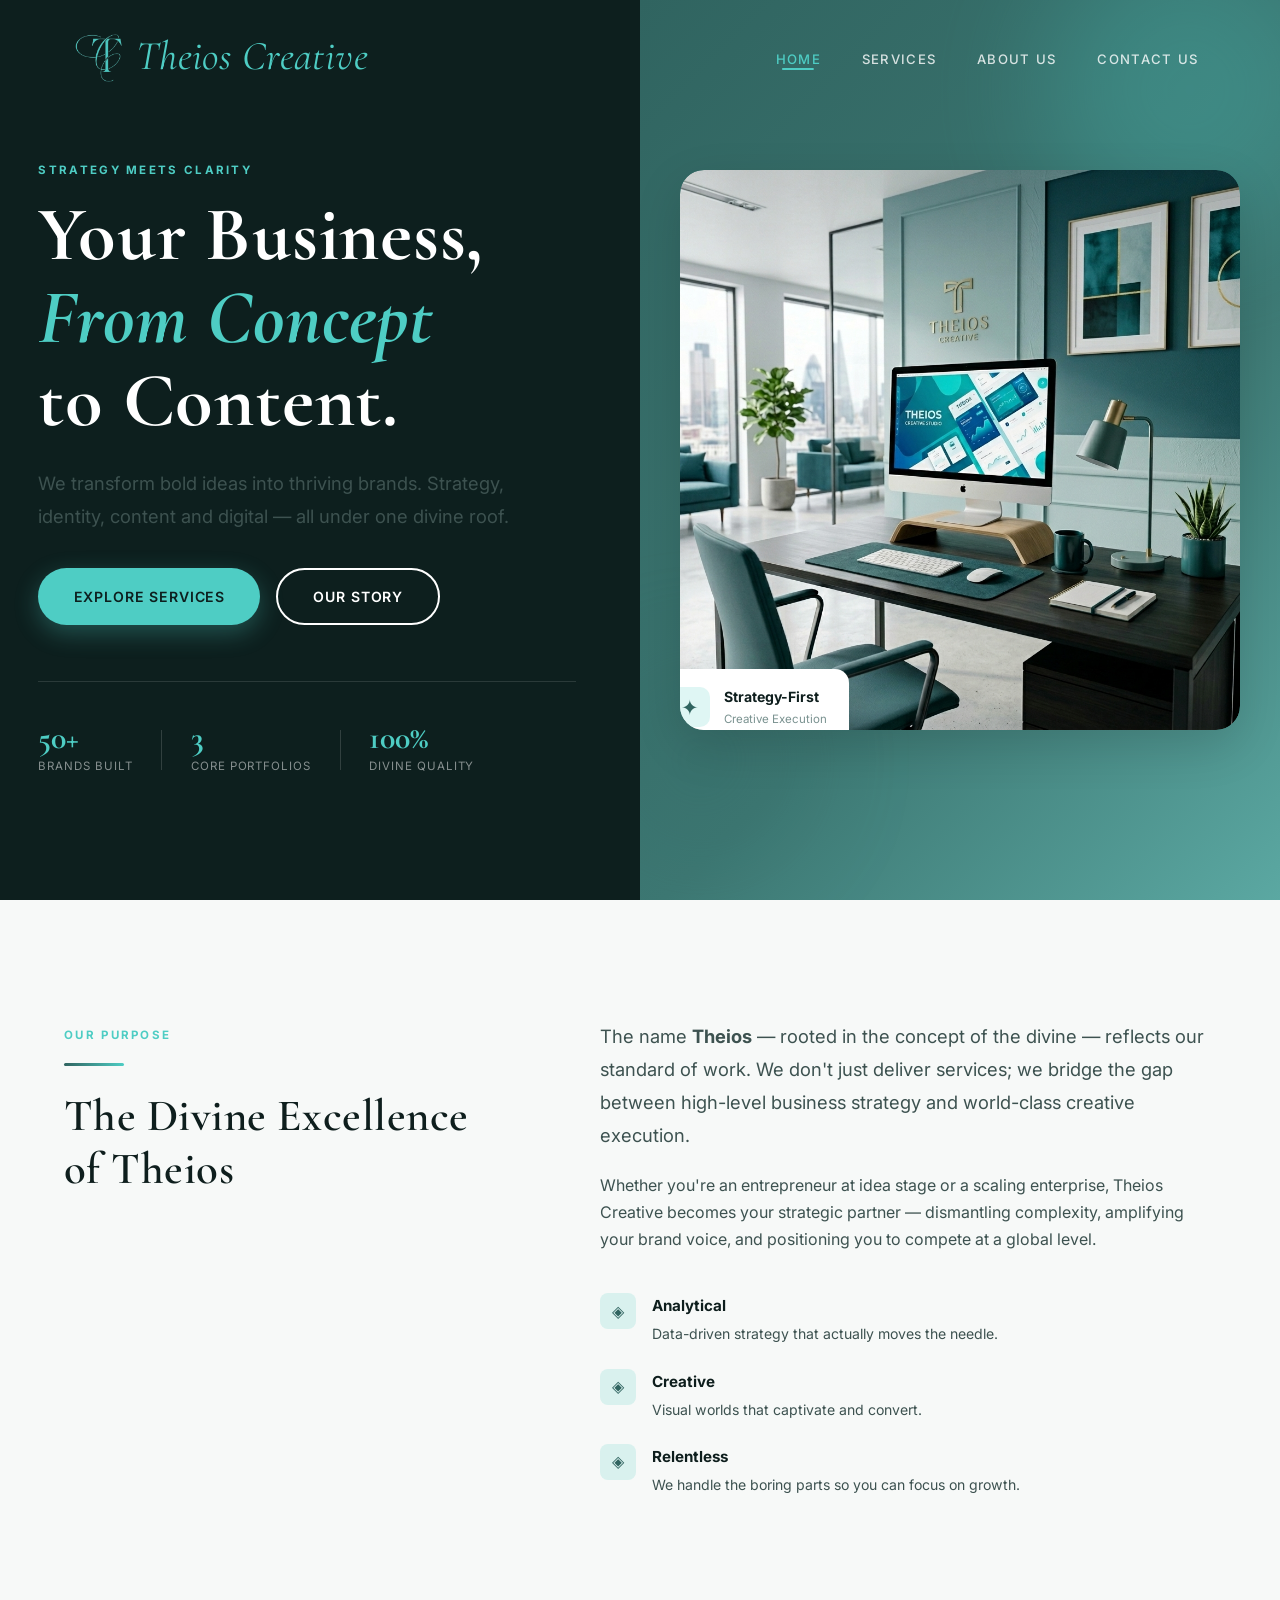
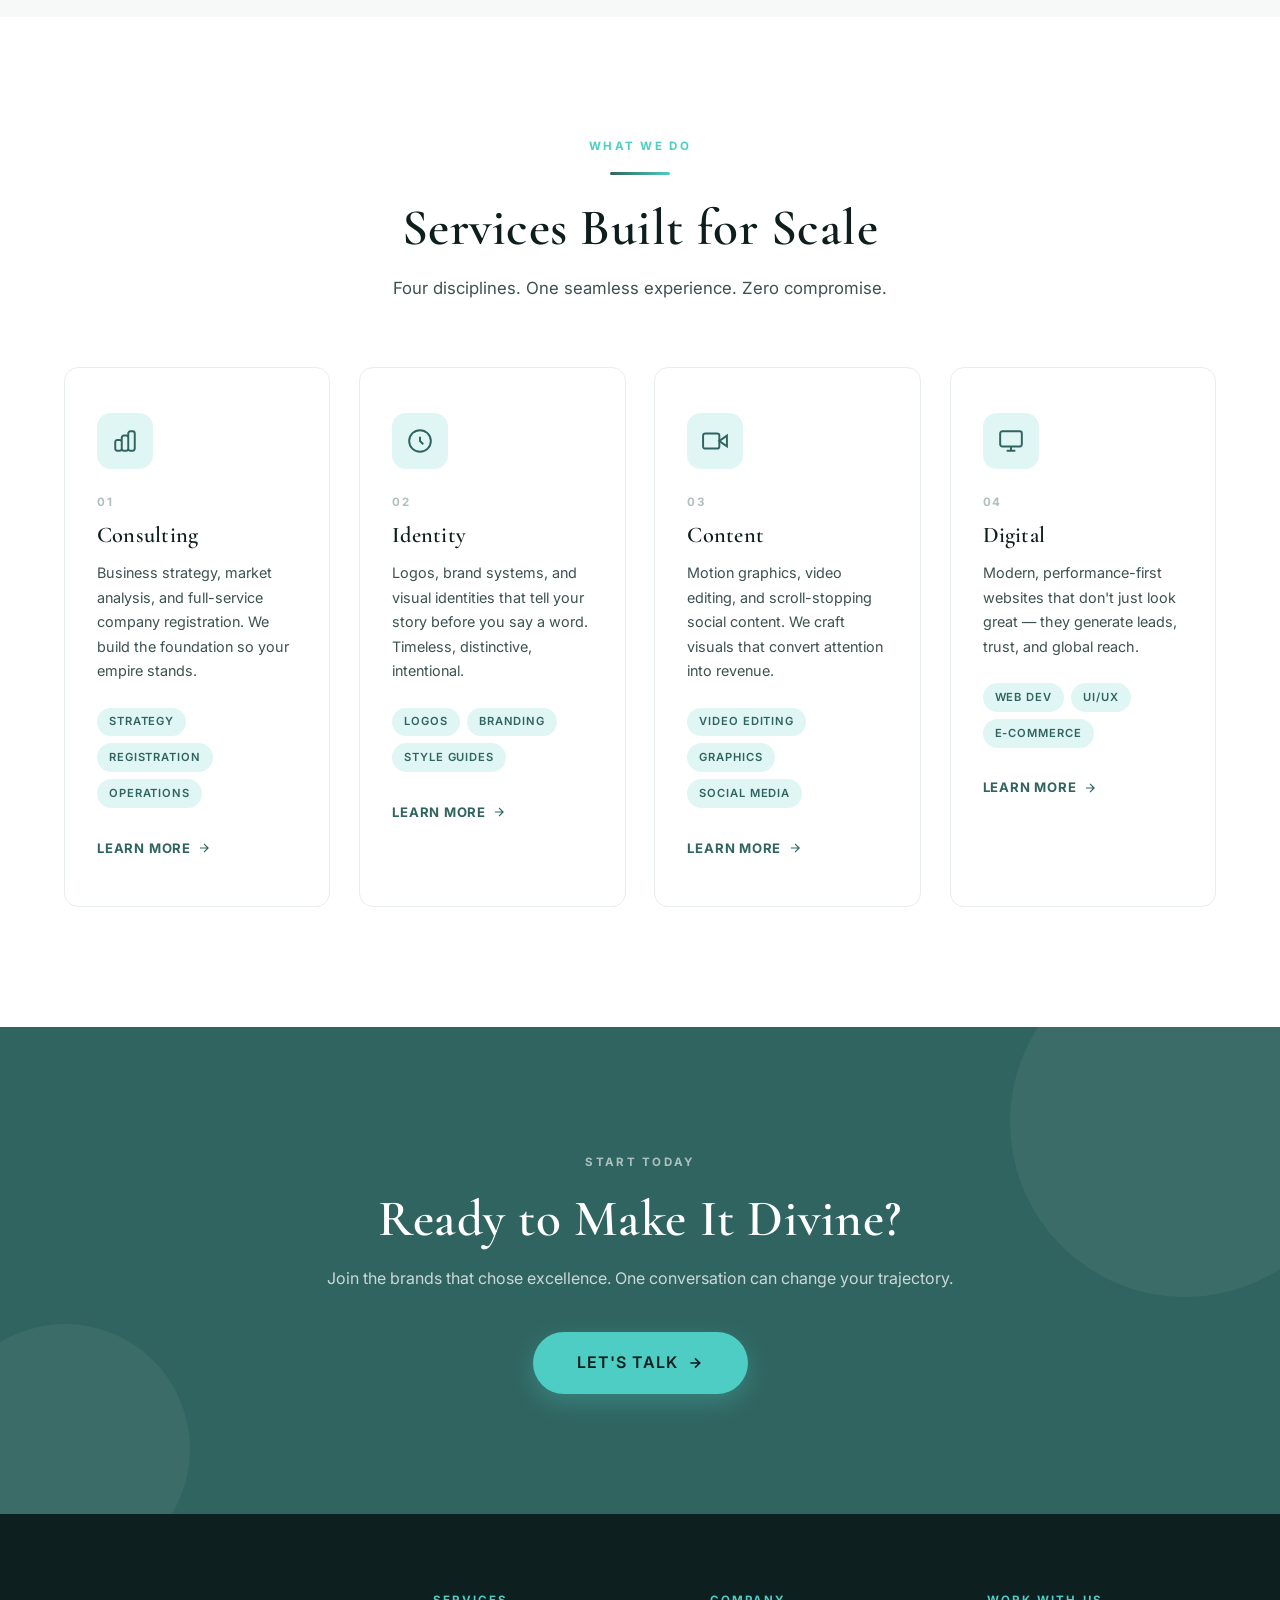
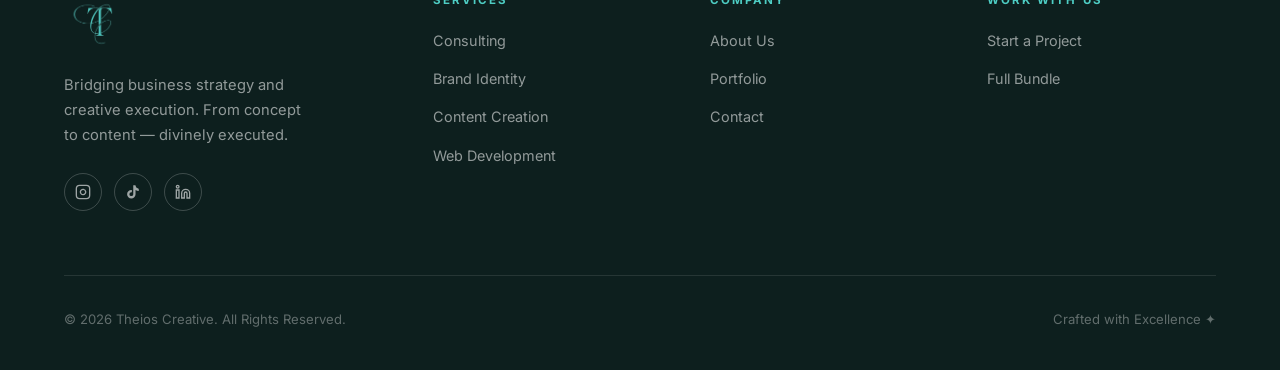
==== index.html @ 4140145e "TC_commit" ====
<!DOCTYPE html>
<html lang="en">

<head>
  <meta charset="UTF-8" />
  <meta name="viewport" content="width=device-width, initial-scale=1.0" />

  <!-- Primary Meta Tags -->
  <title>Theios Creative – Strategy Meets Clarity | Business Strategy & Design Firm</title>
  <meta name="title" content="Theios Creative – Strategy Meets Clarity | Business Strategy & Design Firm" />
  <meta name="description"
    content="Theios Creative: Strategy Meets Clarity. We bridge high-level business strategy and creative execution. Expert services in registration, consulting, branding, web development, and video content." />
  <meta name="keywords" content="business strategy, brand identity, web development, video content, business consulting, Ghana business registration, creative agency, digital strategy" />
  <meta name="author" content="Theios Creative" />
  <meta name="theme-color" content="#306460" />

  <!-- Canonical URL -->
  <link rel="canonical" href="https://theioscreative.com/" />

  <!-- Open Graph / Facebook -->
  <meta property="og:type" content="website" />
  <meta property="og:url" content="https://theioscreative.com/" />
  <meta property="og:title" content="Theios Creative – Strategy Meets Clarity | Business Strategy & Design Firm" />
  <meta property="og:description"
    content="Theios Creative: Strategy Meets Clarity. Premium strategy and creative services from concept to content." />
  <meta property="og:image" content="https://theioscreative.com/assets/images/og-image.png" />
  <meta property="og:image:width" content="1200" />
  <meta property="og:image:height" content="630" />
  <meta property="og:site_name" content="Theios Creative" />
  <meta property="og:locale" content="en_US" />

  <!-- Twitter Card -->
  <meta name="twitter:card" content="summary_large_image" />
  <meta name="twitter:url" content="https://theioscreative.com/" />
  <meta name="twitter:title" content="Theios Creative – Strategy Meets Clarity" />
  <meta name="twitter:description"
    content="We bridge high-level business strategy and creative execution. Expert services in consulting, branding, web development, and video content." />
  <meta name="twitter:image" content="https://theioscreative.com/assets/images/og-image.png" />

  <!-- Favicons -->
  <link rel="icon" type="image/png" sizes="32x32" href="assets/images/TC_favicon.png" />
  <link rel="apple-touch-icon" sizes="180x180" href="assets/images/TC_favicon.png" />

  <link rel="manifest" href="/site.webmanifest" />

  <!-- Preconnect for Performance -->
  <link rel="preconnect" href="https://fonts.googleapis.com" />
  <link rel="preconnect" href="https://fonts.gstatic.com" crossorigin />

  <!-- Stylesheets -->
  <link rel="stylesheet" href="assets/css/style.css" />
  <link rel="stylesheet" href="assets/css/home.css" />
</head>

<body>

  <!-- ── Navigation ─────────────────────────────────────── -->
  <nav class="navbar" id="navbar" aria-label="Main navigation">
    <div class="container nav-inner">
      <a href="index.html" class="nav-logo" aria-label="Theios Creative home">
        <div class="nav-logos" aria-hidden="true">
          <img src="assets/images/TC_logo.png" alt="Theios Creative logo" class="nav-logo-img" />
<span class="nav-logo-textmark">Theios Creative</span>
        </div>
      </a>

      <ul class="nav-links" role="list">
        <li><a href="index.html" class="active">Home</a></li>
        <li><a href="services.html">Services</a></li>
        <li><a href="about.html">About Us</a></li>
        <li><a href="contact.html">Contact Us</a></li>
      </ul>


      <button class="nav-toggle" id="nav-toggle" aria-label="Toggle mobile menu" aria-expanded="false">
        <span></span><span></span><span></span>
      </button>
    </div>
  </nav>

  <!-- Mobile Menu -->
  <div class="mobile-menu" id="mobile-menu" role="dialog" aria-modal="true" aria-label="Mobile navigation">
    <a href="index.html">Home</a>
    <a href="services.html">Services</a>
    <a href="about.html">About</a>
    <a href="contact.html">Contact</a>
  </div>

  <main>

    <!-- ── HERO ───────────────────────────────────────────── -->
    <section class="hero" id="home-hero" aria-label="Hero section">
      <div class="hero-left">
        <div class="hero-content">
          <span class="eyebrow reveal">Strategy Meets Clarity</span>
          <h1 class="hero-headline reveal reveal-delay-1">
            Your Business,<br />
            <em class="hero-em">From Concept</em><br />
            to Content.
          </h1>
          <p class="lead reveal reveal-delay-2">
            We transform bold ideas into thriving brands. Strategy, identity,
            content and digital — all under one divine roof.
          </p>
          <div class="hero-actions reveal reveal-delay-3">
            <a href="services.html" class="btn btn-accent" id="hero-explore-services">Explore Services</a>
            <a href="about.html" class="btn btn-outline" id="hero-our-story">Our Story</a>
          </div>

          <!-- Stats strip -->
          <div class="hero-stats reveal reveal-delay-4">
            <div class="stat">
              <span class="stat-num" data-count="50" data-suffix="+">0</span>
              <span class="stat-label">Brands Built</span>
            </div>
            <div class="stat-divider"></div>
            <div class="stat">
              <span class="stat-num" data-count="3" data-suffix="">0</span>
              <span class="stat-label">Core Portfolios</span>
            </div>
            <div class="stat-divider"></div>
            <div class="stat">
              <span class="stat-num" data-count="100" data-suffix="%">0</span>
              <span class="stat-label">Divine Quality</span>
            </div>
          </div>
        </div>
      </div>

      <div class="hero-right">
        <div class="hero-image-wrap animate-float">
          <img src="assets/images/hero_workspace.png"
            alt="Professional Theios Creative workspace with teal design aesthetic" class="hero-img" />
          <!-- Floating badge -->
          <div class="hero-badge">
            <div class="hero-badge-icon">✦</div>
            <div>
              <strong>Strategy-First</strong>
              <span>Creative Execution</span>
            </div>
          </div>
        </div>
        <!-- Decorative orbs -->
        <div class="orb orb-1" aria-hidden="true"></div>
        <div class="orb orb-2" aria-hidden="true"></div>
      </div>
    </section>

    <!-- ── MISSION – The Divine Excellence ───────────────── -->
    <section class="section section--off mission" id="home-mission">
      <div class="container">
        <div class="mission-grid">
          <div class="mission-left reveal">
            <span class="eyebrow">Our Purpose</span>
            <div class="divider"></div>
            <h2>The Divine Excellence<br />of Theios</h2>
          </div>
          <div class="mission-right reveal reveal-delay-2">
            <p class="lead">
              The name <strong>Theios</strong> — rooted in the concept of the divine — reflects
              our standard of work. We don't just deliver services; we bridge the gap between
              high-level business strategy and world-class creative execution.
            </p>
            <p style="margin-top:1.2rem;">
              Whether you're an entrepreneur at idea stage or a scaling enterprise, Theios
              Creative becomes your strategic partner — dismantling complexity, amplifying your
              brand voice, and positioning you to compete at a global level.
            </p>
            <div class="mission-pillars">
              <div class="pillar">
                <div class="pillar-icon">◈</div>
                <div>
                  <strong>Analytical</strong>
                  <span>Data-driven strategy that actually moves the needle.</span>
                </div>
              </div>
              <div class="pillar">
                <div class="pillar-icon">◈</div>
                <div>
                  <strong>Creative</strong>
                  <span>Visual worlds that captivate and convert.</span>
                </div>
              </div>
              <div class="pillar">
                <div class="pillar-icon">◈</div>
                <div>
                  <strong>Relentless</strong>
                  <span>We handle the boring parts so you can focus on growth.</span>
                </div>
              </div>
            </div>
          </div>
        </div>
      </div>
    </section>

    <!-- ── SERVICES OVERVIEW ───────────────────────────────── -->
    <section class="section services-overview" id="home-services">
      <div class="container">
        <div class="section-header text-center reveal">
          <span class="eyebrow">What We Do</span>
          <div class="divider divider--center"></div>
          <h2>Services Built for Scale</h2>
          <p>Four disciplines. One seamless experience. Zero compromise.</p>
        </div>

        <div class="services-grid">
          <!-- Card 1 -->
          <div class="service-card reveal" id="service-consulting">
            <div class="sc-icon-wrap">
              <svg viewBox="0 0 24 24" fill="none" stroke="currentColor" stroke-width="1.8" aria-hidden="true">
                <path
                  d="M9 19v-6a2 2 0 00-2-2H5a2 2 0 00-2 2v6a2 2 0 002 2h2a2 2 0 002-2zm0 0V9a2 2 0 012-2h2a2 2 0 012 2v10m-6 0a2 2 0 002 2h2a2 2 0 002-2m0 0V5a2 2 0 012-2h2a2 2 0 012 2v14a2 2 0 01-2 2h-2a2 2 0 01-2-2z" />
              </svg>
            </div>
            <div class="sc-num">01</div>
            <h3>Consulting</h3>
            <p>Business strategy, market analysis, and full-service company registration. We build the foundation so
              your empire stands.</p>
            <div class="sc-tags">
              <span>Strategy</span>
              <span>Registration</span>
              <span>Operations</span>
            </div>
            <a href="services.html#consulting" class="sc-link" id="service-card-consulting-link">
              Learn More
              <svg viewBox="0 0 24 24" fill="none" stroke="currentColor" stroke-width="2" aria-hidden="true">
                <path d="M5 12h14M12 5l7 7-7 7" />
              </svg>
            </a>
          </div>

          <!-- Card 2 -->
          <div class="service-card reveal reveal-delay-1" id="service-identity">
            <div class="sc-icon-wrap">
              <svg viewBox="0 0 24 24" fill="none" stroke="currentColor" stroke-width="1.8" aria-hidden="true">
                <circle cx="12" cy="12" r="10" />
                <path d="M12 8v4l3 3" />
              </svg>
            </div>
            <div class="sc-num">02</div>
            <h3>Identity</h3>
            <p>Logos, brand systems, and visual identities that tell your story before you say a word. Timeless,
              distinctive, intentional.</p>
            <div class="sc-tags">
              <span>Logos</span>
              <span>Branding</span>
              <span>Style Guides</span>
            </div>
            <a href="services.html#identity" class="sc-link" id="service-card-identity-link">
              Learn More
              <svg viewBox="0 0 24 24" fill="none" stroke="currentColor" stroke-width="2" aria-hidden="true">
                <path d="M5 12h14M12 5l7 7-7 7" />
              </svg>
            </a>
          </div>

          <!-- Card 3 -->
          <div class="service-card reveal reveal-delay-2" id="service-content">
            <div class="sc-icon-wrap">
              <svg viewBox="0 0 24 24" fill="none" stroke="currentColor" stroke-width="1.8" aria-hidden="true">
                <polygon points="23 7 16 12 23 17 23 7" />
                <rect x="1" y="5" width="15" height="14" rx="2" ry="2" />
              </svg>
            </div>
            <div class="sc-num">03</div>
            <h3>Content</h3>
            <p>Motion graphics, video editing, and scroll-stopping social content. We craft visuals that convert
              attention into revenue.</p>
            <div class="sc-tags">
              <span>Video Editing</span>
              <span>Graphics</span>
              <span>Social Media</span>
            </div>
            <a href="services.html#content" class="sc-link" id="service-card-content-link">
              Learn More
              <svg viewBox="0 0 24 24" fill="none" stroke="currentColor" stroke-width="2" aria-hidden="true">
                <path d="M5 12h14M12 5l7 7-7 7" />
              </svg>
            </a>
          </div>

          <!-- Card 4 -->
          <div class="service-card reveal reveal-delay-3" id="service-digital">
            <div class="sc-icon-wrap">
              <svg viewBox="0 0 24 24" fill="none" stroke="currentColor" stroke-width="1.8" aria-hidden="true">
                <rect x="2" y="3" width="20" height="14" rx="2" />
                <path d="M8 21h8M12 17v4" />
              </svg>
            </div>
            <div class="sc-num">04</div>
            <h3>Digital</h3>
            <p>Modern, performance-first websites that don't just look great — they generate leads, trust, and global
              reach.</p>
            <div class="sc-tags">
              <span>Web Dev</span>
              <span>UI/UX</span>
              <span>E-Commerce</span>
            </div>
            <a href="services.html#digital" class="sc-link" id="service-card-digital-link">
              Learn More
              <svg viewBox="0 0 24 24" fill="none" stroke="currentColor" stroke-width="2" aria-hidden="true">
                <path d="M5 12h14M12 5l7 7-7 7" />
              </svg>
            </a>
          </div>
        </div>
      </div>
    </section>

    <!-- ── CTA BAND ────────────────────────────────────────── -->
    <section class="section section--teal cta-band" aria-label="Call to action">
      <div class="container text-center">
        <span class="eyebrow reveal" style="color:rgba(255,255,255,0.6);">Start Today</span>
        <h2 class="reveal reveal-delay-1" style="color:#fff; margin:1rem 0;">
          Ready to Make It Divine?
        </h2>
        <p class="reveal reveal-delay-2" style="color:rgba(255,255,255,0.75);margin:0 auto 2.5rem;">
          Join the brands that chose excellence. One conversation can change your trajectory.
        </p>
        <a href="contact.html" class="btn btn-accent reveal reveal-delay-3" id="home-cta-contact"
          style="font-size:1rem; padding:1.1rem 2.8rem;">
          Let's Talk
          <svg viewBox="0 0 24 24" fill="none" stroke="currentColor" stroke-width="2.5" aria-hidden="true">
            <path d="M5 12h14M12 5l7 7-7 7" />
          </svg>
        </a>
      </div>
    </section>

  </main>

  <!-- ── Footer ─────────────────────────────────────────────── -->
  <footer class="footer" aria-label="Site footer">
    <div class="container">
      <div class="footer-grid">
        <div class="footer-brand">
          <div class="nav-logo">
            <div class="nav-logos" aria-hidden="true">
              <img src="assets/images/TC_logo.png" alt="Theios Creative logo" class="nav-logo-img" />
            </div>
          </div>
          <p>Bridging business strategy and creative execution. From concept to content — divinely executed.</p>
          <div class="social-links" style="margin-top:1.5rem;">
            <a href="#" class="social-link" aria-label="Instagram">
              <svg viewBox="0 0 24 24" fill="none" stroke="currentColor" stroke-width="2" width="16" height="16">
                <rect x="2" y="2" width="20" height="20" rx="5" />
                <path d="M16 11.37A4 4 0 1112.63 8 4 4 0 0116 11.37z" />
                <line x1="17.5" y1="6.5" x2="17.51" y2="6.5" />
              </svg>
            </a>
            <a href="#" class="social-link" aria-label="TikTok">
              <svg viewBox="0 0 24 24" fill="currentColor" width="16" height="16">
                <path
                  d="M19.59 6.69a4.83 4.83 0 01-3.77-4.25V2h-3.45v13.67a2.89 2.89 0 01-2.88 2.5 2.89 2.89 0 01-2.89-2.89 2.89 2.89 0 012.89-2.89c.28 0 .54.04.79.1V9.01a6.33 6.33 0 00-.79-.05 6.34 6.34 0 00-6.34 6.34 6.34 6.34 0 006.34 6.34 6.34 6.34 0 006.33-6.34V9.13a8.25 8.25 0 004.84 1.55V7.24a4.85 4.85 0 01-1.07-.55z" />
              </svg>
            </a>
            <a href="#" class="social-link" aria-label="LinkedIn">
              <svg viewBox="0 0 24 24" fill="none" stroke="currentColor" stroke-width="2" width="16" height="16">
                <path d="M16 8a6 6 0 016 6v7h-4v-7a2 2 0 00-2-2 2 2 0 00-2 2v7h-4v-7a6 6 0 016-6zM2 9h4v12H2z" />
                <circle cx="4" cy="4" r="2" />
              </svg>
            </a>
          </div>
        </div>
        <div class="footer-col">
          <h5>Services</h5>
          <ul>
            <li><a href="services.html#consulting">Consulting</a></li>
            <li><a href="services.html#identity">Brand Identity</a></li>
            <li><a href="services.html#content">Content Creation</a></li>
            <li><a href="services.html#digital">Web Development</a></li>
          </ul>
        </div>
        <div class="footer-col">
          <h5>Company</h5>
          <ul>
            <li><a href="about.html">About Us</a></li>
            <li><a href="services.html#portfolio">Portfolio</a></li>
            <li><a href="contact.html">Contact</a></li>
          </ul>
        </div>
        <div class="footer-col">
          <h5>Work With Us</h5>
          <ul>
            <li><a href="contact.html">Start a Project</a></li>
            <li><a href="contact.html#full-bundle">Full Bundle</a></li>
          </ul>
        </div>
      </div>
      <div class="footer-bottom">
        <p style="color:rgba(255,255,255,0.35);font-size:0.82rem;">© 2026 Theios Creative. All Rights Reserved.</p>
        <p style="color:rgba(255,255,255,0.35);font-size:0.82rem;">Crafted with Excellence ✦</p>
      </div>
    </div>
  </footer>

  <!-- Schema.org Structured Data -->
  <script type="application/ld+json">
  {
    "@context": "https://schema.org",
    "@type": "Organization",
    "name": "Theios Creative",
    "alternateName": "Theios",
    "url": "https://theioscreative.com",
    "logo": "https://theioscreative.com/assets/images/TC_logo.png",
    "description": "Bridging business strategy and creative execution. From concept to content — divinely executed.",
    "email": "info@theioscreative.com",
    "address": {
      "@type": "PostalAddress",
      "addressCountry": "GH"
    },
    "sameAs": [
      "https://instagram.com/theioscreative",
      "https://tiktok.com/@theioscreative",
      "https://linkedin.com/company/theioscreative"
    ],
    "contactPoint": {
      "@type": "ContactPoint",
      "contactType": "Customer Service",
      "email": "info@theioscreative.com",
      "availableLanguage": ["English"]
    },
    "areaServed": {
      "@type": "Place",
      "name": "Global"
    },
    "knowsAbout": [
      "Business Strategy",
      "Brand Identity Design",
      "Web Development",
      "Video Production",
      "Business Consulting",
      "Business Registration"
    ]
  }
  </script>

  <script type="application/ld+json">
  {
    "@context": "https://schema.org",
    "@type": "WebSite",
    "name": "Theios Creative",
    "url": "https://theioscreative.com",
    "description": "Strategy Meets Clarity - Business Strategy & Creative Design Firm",
    "inLanguage": "en-US",
    "publisher": {
      "@type": "Organization",
      "name": "Theios Creative"
    }
  }
  </script>

  <script src="assets/js/main.js"></script>
</body>

</html>
---- assets/css/style.css ----
/* ============================================================
   THEIOS CREATIVE – Global Stylesheet
   Primary: #306460 | Accent: #4ECDC4 | Dark: #0D1F1E
   ============================================================ */

@import url('https://fonts.googleapis.com/css2?family=Cormorant+Garamond:wght@300;400;500;600;700&family=Inter:wght@300;400;500;600;700&display=swap');

/* ── CSS Custom Properties ─────────────────────────────────── */
:root {
  --teal-primary: #306460;
  --teal-dark: #1e4340;
  --teal-deeper: #0D1F1E;
  --teal-light: #3d7873;
  --accent: #4ECDC4;
  --accent-soft: #7ee8e2;
  --accent-glow: rgba(78, 205, 196, 0.18);
  --white: #ffffff;
  --off-white: #f7f9f8;
  --grey-light: #e8eeed;
  --grey-mid: #b0bfbe;
  --grey-dark: #5a6b6a;
  --text-primary: #0e1e1d;
  --text-secondary: #3d5250;
  --text-muted: #7a9290;

  --font-heading: 'Cormorant Garamond', 'Georgia', serif;
  --font-body: 'Inter', 'Helvetica Neue', sans-serif;

  --shadow-sm: 0 2px 12px rgba(0, 0, 0, 0.06);
  --shadow-md: 0 8px 32px rgba(0, 0, 0, 0.10);
  --shadow-lg: 0 16px 48px rgba(0, 0, 0, 0.14);
  --shadow-teal: 0 8px 32px rgba(48, 100, 96, 0.22);

  --radius-sm: 6px;
  --radius-md: 14px;
  --radius-lg: 24px;
  --radius-xl: 40px;

  --transition: 0.35s cubic-bezier(0.4, 0, 0.2, 1);
  --transition-fast: 0.2s ease;

  --section-pad: 120px;
  --container: 1200px;
}

/* ── Reset & Base ───────────────────────────────────────────── */
*,
*::before,
*::after {
  box-sizing: border-box;
  margin: 0;
  padding: 0;
}

html {
  scroll-behavior: smooth;
  font-size: 16px;
}

body {
  font-family: var(--font-body);
  color: var(--text-primary);
  background-color: var(--white);
  line-height: 1.7;
  overflow-x: hidden;
  -webkit-font-smoothing: antialiased;
}

img {
  max-width: 100%;
  display: block;
}

a {
  text-decoration: none;
  color: inherit;
}

ul {
  list-style: none;
}

button {
  border: none;
  cursor: pointer;
  font-family: inherit;
}

/* ── Typography ─────────────────────────────────────────────── */
h1,
h2,
h3,
h4,
h5 {
  font-family: var(--font-heading);
  font-weight: 600;
  line-height: 1.15;
  letter-spacing: 0.01em;
  color: var(--text-primary);
}

h1 {
  font-size: clamp(2.8rem, 6vw, 5.5rem);
  font-weight: 700;
}

h2 {
  font-size: clamp(2rem, 4vw, 3.4rem);
}

h3 {
  font-size: clamp(1.4rem, 2.5vw, 2rem);
}

h4 {
  font-size: 1.2rem;
  font-weight: 600;
  font-family: var(--font-body);
}

p {
  color: var(--text-secondary);
  max-width: 68ch;
}

.lead {
  font-size: 1.15rem;
  line-height: 1.8;
  color: var(--text-secondary);
}

.eyebrow {
  font-family: var(--font-body);
  font-size: 0.72rem;
  font-weight: 700;
  letter-spacing: 0.2em;
  text-transform: uppercase;
  color: var(--accent);
}

/* ── Layout Utilities ───────────────────────────────────────── */
.container {
  width: 90%;
  max-width: var(--container);
  margin: 0 auto;
}

.section {
  padding: var(--section-pad) 0;
}

.section--dark {
  background: var(--teal-deeper);
  color: var(--white);
}

.section--dark h1,
.section--dark h2,
.section--dark h3 {
  color: var(--white);
}

.section--dark p {
  color: var(--grey-mid);
}

.section--teal {
  background: var(--teal-primary);
}

.section--teal h1,
.section--teal h2,
.section--teal h3 {
  color: var(--white);
}

.section--teal p {
  color: rgba(255, 255, 255, 0.75);
}

.section--off {
  background: var(--off-white);
}

.text-center {
  text-align: center;
}

.text-center p {
  margin-inline: auto;
}

.stack {
  display: flex;
  flex-direction: column;
}

.gap-sm {
  gap: 0.75rem;
}

.gap-md {
  gap: 1.5rem;
}

.gap-lg {
  gap: 2.5rem;
}

/* ── Buttons ────────────────────────────────────────────────── */
.btn {
  display: inline-flex;
  align-items: center;
  gap: 0.55rem;
  padding: 0.9rem 2.2rem;
  border-radius: 50px;
  font-family: var(--font-body);
  font-size: 0.88rem;
  font-weight: 600;
  letter-spacing: 0.06em;
  text-transform: uppercase;
  transition: var(--transition);
  position: relative;
  overflow: hidden;
}

.btn::before {
  content: '';
  position: absolute;
  inset: 0;
  background: rgba(255, 255, 255, 0.1);
  transform: translateX(-100%);
  transition: transform var(--transition);
}

.btn:hover::before {
  transform: translateX(0);
}

.btn-primary {
  background: var(--teal-primary);
  color: var(--white);
  box-shadow: var(--shadow-teal);
}

.btn-primary:hover {
  background: var(--teal-dark);
  transform: translateY(-2px);
  box-shadow: 0 12px 36px rgba(48, 100, 96, 0.35);
}

.btn-accent {
  background: var(--accent);
  color: var(--teal-deeper);
  box-shadow: 0 8px 24px rgba(78, 205, 196, 0.30);
}

.btn-accent:hover {
  background: var(--accent-soft);
  transform: translateY(-2px);
}

.btn-outline {
  background: transparent;
  border: 2px solid currentColor;
  color: var(--white);
}

.btn-outline:hover {
  background: var(--white);
  color: var(--teal-primary);
  transform: translateY(-2px);
}

.btn-ghost {
  background: transparent;
  color: var(--teal-primary);
  border: 2px solid var(--teal-primary);
}

.btn-ghost:hover {
  background: var(--teal-primary);
  color: var(--white);
}

.btn svg {
  width: 1em;
  height: 1em;
}

/* ── Navigation ─────────────────────────────────────────────── */
.navbar {
  position: fixed;
  top: 0;
  left: 0;
  width: 100%;
  z-index: 1000;
  padding: 1.4rem 0;
  transition: var(--transition);
}

.navbar.scrolled {
  background: rgba(13, 31, 30, 0.96);
  backdrop-filter: blur(16px);
  -webkit-backdrop-filter: blur(16px);
  padding: 1rem 0;
  box-shadow: 0 4px 24px rgba(0, 0, 0, 0.2);
}

.nav-inner {
  display: flex;
  align-items: center;
  justify-content: space-between;
}

.nav-logo {
  display: flex;
  align-items: center;
  gap: 0.75rem;
}

.nav-logo-mark {
  width: 42px;
  height: 42px;
  background: linear-gradient(135deg, var(--teal-primary), var(--accent));
  border-radius: 10px;
  display: flex;
  align-items: center;
  justify-content: center;
  font-family: var(--font-heading);
  font-size: 1.5rem;
  font-weight: 700;
  color: var(--white);
  letter-spacing: -0.02em;
}

.nav-logo-text {
  display: flex;
  flex-direction: column;
  line-height: 1.1;
}

.nav-logo-text .name {
  font-family: var(--font-heading);
  font-size: 1.15rem;
  font-weight: 700;
  color: var(--white);
  letter-spacing: 0.05em;
}

.nav-logo-text .tagline {
  font-size: 0.6rem;
  letter-spacing: 0.18em;
  text-transform: uppercase;
  color: var(--accent);
}

/* Real TC logo image */
.nav-logo-img {
  height: 72px;
  width: auto;

  border-radius: 10px;
  display: block;
  transition: opacity var(--transition-fast), transform var(--transition);
}

/* Text mark replacing the secondary logo */
.nav-logo-textmark {
  display: inline-flex;
  align-items: center;
  height: 46px;
  padding-left: 0.05rem;

  font-family: var(--font-heading);
  font-weight: 400;
  color: var(--accent);
  font-size: 2.55rem;
  letter-spacing: 0.01em;
  text-transform: capitalize; /* only first letter per word */

  font-style: italic;
  white-space: nowrap;
  transform: translateY(-2px);
}



.nav-logos {
  display: flex;
  align-items: center;
  gap: 10px;
}

.nav-logo-img--sec {
  height: 46px; /* slightly smaller secondary logo */
  width: auto;
}




.nav-logo:hover .nav-logo-img {
  opacity: 0.9;
  transform: scale(1.04);
}

/* Footer logo slightly larger */
.footer .nav-logo-img {
  height: 60px;
}

.nav-links {
  display: flex;
  align-items: center;
  gap: 0.35rem;
  position: relative;
}

/* Glass hover pill that slides between nav items */
.nav-links::before {
  content: '';
  position: absolute;
  top: 50%;
  left: 0;
  transform: translateY(-50%);
  height: 34px;
  width: 0;
  border-radius: 50px;
  background: rgba(78, 205, 196, 0.12);
  backdrop-filter: blur(8px);
  -webkit-backdrop-filter: blur(8px);
  border: 1px solid rgba(78, 205, 196, 0.22);
  box-shadow: 0 2px 16px rgba(78, 205, 196, 0.08), inset 0 1px 0 rgba(255,255,255,0.08);
  transition: left 0.32s cubic-bezier(0.4, 0, 0.2, 1),
              width 0.32s cubic-bezier(0.4, 0, 0.2, 1),
              opacity 0.2s ease;
  opacity: 0;
  pointer-events: none;
  z-index: 0;
}

.nav-links:has(a:hover)::before {
  opacity: 1;
}

.nav-links a {
  color: rgba(255, 255, 255, 0.8);
  font-size: 0.82rem;
  font-weight: 500;
  letter-spacing: 0.1em;
  text-transform: uppercase;
  transition: color 0.22s ease;
  position: relative;
  outline: none;
  padding: 0.45rem 1rem;
  border-radius: 50px;
  z-index: 1;
  white-space: nowrap;
}

.nav-links a:focus-visible {
  outline: 2px solid var(--accent);
  outline-offset: 2px;
  border-radius: 50px;
}

/* Subtle underline replaced by glass pill — keep active indicator */
.nav-links a::after {
  content: '';
  position: absolute;
  bottom: 4px;
  left: 50%;
  transform: translateX(-50%);
  width: 0;
  height: 2px;
  background: var(--accent);
  border-radius: 2px;
  transition: width 0.28s ease;
}

.nav-links a:hover {
  color: var(--white);
}

.nav-links a.active {
  color: var(--accent);
}

.nav-links a.active::after {
  width: 40%;
}

.nav-cta {
  margin-left: 0.65rem;
}

/* Active state for nav buttons */
.nav-cta.active,
.mobile-menu .btn.active {
  background: var(--teal-dark);
  opacity: 0.8;
}

/* Mobile Nav Toggle — clean hamburger ↔ X morph */
.nav-toggle {
  display: none;
  flex-direction: column;
  gap: 0;
  background: transparent;
  padding: 10px;
  border: none;
  cursor: pointer;
  position: relative;
  z-index: 1100;
  min-width: 44px;
  min-height: 44px;
  justify-content: center;
  align-items: center;
  border-radius: var(--radius-sm);
  transition: background 0.2s ease;
}

.nav-toggle:hover {
  background: rgba(78, 205, 196, 0.1);
}

.nav-toggle:focus-visible {
  outline: 2px solid var(--accent);
  outline-offset: 2px;
  border-radius: var(--radius-sm);
}

/* The three bars live inside a 20×16 bounding box */
.nav-toggle span {
  display: block;
  width: 22px;
  height: 2px;
  background: var(--white);
  border-radius: 2px;
  /* Each bar transitions independently */
  transition:
    transform 0.38s cubic-bezier(0.23, 1, 0.32, 1),
    opacity   0.22s ease,
    width     0.28s ease;
  transform-origin: center center;
  position: absolute;
}

/* Resting positions — bars are 7px apart (14px total span) */
.nav-toggle span:nth-child(1) { transform: translateY(-7px); }
.nav-toggle span:nth-child(2) { transform: translateY(0);    }
.nav-toggle span:nth-child(3) { transform: translateY(7px);  }

/* Open state — clean X */
.nav-toggle.open span:nth-child(1) {
  transform: translateY(0) rotate(45deg);
}
.nav-toggle.open span:nth-child(2) {
  opacity: 0;
  transform: translateY(0) scaleX(0);
}
.nav-toggle.open span:nth-child(3) {
  transform: translateY(0) rotate(-45deg);
}

/* ── Mobile Menu (compact slide-down panel) ─────────────────── */

/* Backdrop */
.mobile-menu-backdrop {
  display: none;
  position: fixed;
  inset: 0;
  background: rgba(0, 0, 0, 0.45);
  backdrop-filter: blur(4px);
  -webkit-backdrop-filter: blur(4px);
  z-index: 999;
  opacity: 0;
  transition: opacity 0.3s ease;
  pointer-events: none;
}

.mobile-menu-backdrop.open {
  opacity: 1;
  pointer-events: all;
}

/* Panel */
.mobile-menu {
  display: none;
  position: fixed;
  top: 0;
  left: 0;
  width: 100%;
  z-index: 1050;
  /* Starts visually above the viewport, slides down */
  flex-direction: column;
  align-items: stretch;
  background: rgba(13, 31, 30, 0.97);
  backdrop-filter: blur(24px) saturate(1.4);
  -webkit-backdrop-filter: blur(24px) saturate(1.4);
  border-bottom: 1px solid rgba(78, 205, 196, 0.18);
  box-shadow: 0 16px 48px rgba(0, 0, 0, 0.35), 0 0 0 1px rgba(78,205,196,0.06);
  padding-top: 72px; /* snug offset for navbar height — no large gap */
  padding-bottom: 1rem;
  padding-left: 1.5rem;
  padding-right: 1.5rem;
  /* Slide-down transform */
  transform: translateY(-110%);
  opacity: 0;
  visibility: hidden;
  pointer-events: none;
  transition:
    transform 0.42s cubic-bezier(0.23, 1, 0.32, 1),
    opacity   0.3s ease,
    visibility 0s linear 0.42s;
  overflow: visible;
}

.mobile-menu.open {
  transform: translateY(0);
  opacity: 1;
  visibility: visible;
  pointer-events: all;
  transition:
    transform 0.42s cubic-bezier(0.23, 1, 0.32, 1),
    opacity   0.3s ease,
    visibility 0s linear 0s;
}

/* Nav items inside the panel */
.mobile-menu a {
  color: rgba(255, 255, 255, 0.85);
  font-family: var(--font-body);
  font-size: 1rem;
  font-weight: 500;
  letter-spacing: 0.08em;
  text-transform: uppercase;
  display: flex;
  align-items: center;
  justify-content: space-between;
  padding: 0.9rem 1rem;
  border-radius: var(--radius-sm);
  border-bottom: 1px solid rgba(255, 255, 255, 0.06);
  min-height: 52px;
  transition:
    color      0.22s ease,
    background 0.22s ease,
    transform  0.2s ease,
    border-color 0.22s ease;
  position: relative;
  overflow: hidden;
}

/* Glass sheen on each link */
.mobile-menu a::before {
  content: '';
  position: absolute;
  inset: 0;
  background: linear-gradient(90deg, rgba(78,205,196,0.06), transparent);
  opacity: 0;
  transition: opacity 0.22s ease;
  border-radius: inherit;
}

.mobile-menu a:hover::before {
  opacity: 1;
}

/* Arrow indicator per item */
.mobile-menu a::after {
  content: '→';
  font-size: 0.85rem;
  opacity: 0;
  transform: translateX(-6px);
  transition: opacity 0.22s ease, transform 0.22s ease;
  color: var(--accent);
  flex-shrink: 0;
}

.mobile-menu a:hover {
  color: var(--white);
  background: rgba(78, 205, 196, 0.08);
  border-color: rgba(78, 205, 196, 0.18);
  transform: translateX(4px);
}

.mobile-menu a:hover::after {
  opacity: 1;
  transform: translateX(0);
}

.mobile-menu a:focus-visible {
  outline: none;
  box-shadow: 0 0 0 2px var(--accent);
}

.mobile-menu a:active {
  transform: scale(0.98) translateX(0);
}

/* Active page link */
.mobile-menu a.active:not(.btn) {
  color: var(--accent);
  background: rgba(78, 205, 196, 0.08);
  border-color: rgba(78, 205, 196, 0.2);
}

.mobile-menu a.active:not(.btn)::after {
  content: '●';
  font-size: 0.55rem;
  opacity: 1;
  transform: none;
  color: var(--accent);
}

/* ── Section Header ─────────────────────────────────────────── */
.section-header {
  margin-bottom: 4rem;
}

.section-header .eyebrow {
  margin-bottom: 0.75rem;
  display: block;
}

.section-header h2 {
  margin-bottom: 1rem;
}

.section-header p {
  font-size: 1.05rem;
}

/* ── Cards ──────────────────────────────────────────────────── */
.card {
  background: var(--white);
  border-radius: var(--radius-md);
  padding: 2.5rem;
  box-shadow: var(--shadow-sm);
  border: 1px solid var(--grey-light);
  transition: var(--transition);
}

.card:hover {
  transform: translateY(-8px);
  box-shadow: var(--shadow-lg);
  border-color: transparent;
}

/* ── Footer ─────────────────────────────────────────────────── */
.footer {
  background: var(--teal-deeper);
  color: rgba(255, 255, 255, 0.65);
  padding: 5rem 0 2.5rem;
}

.footer-grid {
  display: grid;
  grid-template-columns: 1.4fr 1fr 1fr 1fr;
  gap: 3rem;
  margin-bottom: 4rem;
}

.footer-brand p {
  color: rgba(255, 255, 255, 0.55);
  font-size: 0.92rem;
  margin-top: 1.2rem;
  max-width: 28ch;
}

.footer-col h5 {
  font-family: var(--font-body);
  font-size: 0.72rem;
  font-weight: 700;
  letter-spacing: 0.18em;
  text-transform: uppercase;
  color: var(--accent);
  margin-bottom: 1.2rem;
}

.footer-col ul {
  display: flex;
  flex-direction: column;
  gap: 0.7rem;
}

.footer-col ul li a {
  color: rgba(255, 255, 255, 0.55);
  font-size: 0.9rem;
  transition: color var(--transition-fast);
}

.footer-col ul li a:hover {
  color: var(--white);
}

.footer-bottom {
  border-top: 1px solid rgba(255, 255, 255, 0.1);
  padding-top: 2rem;
  display: flex;
  align-items: center;
  justify-content: space-between;
  font-size: 0.82rem;
}

.social-links {
  display: flex;
  gap: 0.75rem;
}

.social-link {
  width: 38px;
  height: 38px;
  border-radius: 50%;
  border: 1px solid rgba(255, 255, 255, 0.2);
  display: flex;
  align-items: center;
  justify-content: center;
  color: rgba(255, 255, 255, 0.6);
  font-size: 0.9rem;
  transition: var(--transition);
}

.social-link:hover {
  background: var(--accent);
  border-color: var(--accent);
  color: var(--teal-deeper);
}

/* ── Animations ─────────────────────────────────────────────── */
@keyframes fadeUp {
  from {
    opacity: 0;
    transform: translateY(30px);
  }

  to {
    opacity: 1;
    transform: translateY(0);
  }
}

@keyframes fadeIn {
  from {
    opacity: 0;
  }

  to {
    opacity: 1;
  }
}

@keyframes scaleIn {
  from {
    opacity: 0;
    transform: scale(0.94);
  }

  to {
    opacity: 1;
    transform: scale(1);
  }
}

@keyframes float {

  0%,
  100% {
    transform: translateY(0);
  }

  50% {
    transform: translateY(-12px);
  }
}

@keyframes pulse-glow {

  0%,
  100% {
    box-shadow: 0 0 0 0 rgba(78, 205, 196, 0.4);
  }

  50% {
    box-shadow: 0 0 0 20px rgba(78, 205, 196, 0);
  }
}

.animate-fade-up {
  animation: fadeUp 0.8s ease forwards;
}

.animate-scale-in {
  animation: scaleIn 0.7s ease forwards;
}

.animate-float {
  animation: float 4s ease-in-out infinite;
}

/* Scroll-reveal class */
.reveal {
  opacity: 0;
  transform: translateY(40px);
  transition: opacity 0.75s ease, transform 0.75s ease;
}

.reveal.visible {
  opacity: 1;
  transform: translateY(0);
}

.reveal-delay-1 {
  transition-delay: 0.1s;
}

.reveal-delay-2 {
  transition-delay: 0.2s;
}

.reveal-delay-3 {
  transition-delay: 0.3s;
}

.reveal-delay-4 {
  transition-delay: 0.4s;
}

.reveal-delay-5 {
  transition-delay: 0.5s;
}

/* ── Divider ────────────────────────────────────────────────── */
.divider {
  width: 60px;
  height: 3px;
  background: linear-gradient(90deg, var(--teal-primary), var(--accent));
  border-radius: 2px;
  margin: 1rem 0 1.5rem;
}

.divider--center {
  margin-inline: auto;
}

/* ── Noise Texture Overlay ──────────────────────────────────── */
.noise::after {
  content: '';
  position: absolute;
  inset: 0;
  background-image: url("data:image/svg+xml,%3Csvg viewBox='0 0 256 256' xmlns='http://www.w3.org/2000/svg'%3E%3Cfilter id='noise'%3E%3CfeTurbulence type='fractalNoise' baseFrequency='0.9' numOctaves='4' stitchTiles='stitch'/%3E%3C/filter%3E%3Crect width='100%25' height='100%25' filter='url(%23noise)' opacity='0.04'/%3E%3C/svg%3E");
  pointer-events: none;
  opacity: 0.5;
}

/* ── Responsive ─────────────────────────────────────────────── */
@media (max-width: 968px) {
  :root {
    --section-pad: 80px;
  }

  .navbar {
    padding: 0.8rem 0;
  }

  .navbar.scrolled {
    padding: 0.6rem 0;
  }

  .nav-logo-img {
    height: 60px;
  }

  .navbar.scrolled .nav-logo-img {
    height: 50px;
  }

  .nav-links {
    display: none;
  }

  .nav-cta {
    display: none !important;
  }

  .nav-toggle {
    display: flex;
  }

  .mobile-menu {
    display: flex;
    padding-top: 70px;
  }

  .mobile-menu-backdrop {
    display: block;
  }

  .footer-grid {
    grid-template-columns: 1fr 1fr;
  }
}

@media (max-width: 640px) {
  :root {
    --section-pad: 60px;
  }

  .mobile-menu {
    padding-top: 68px;
    padding-left: 1rem;
    padding-right: 1rem;
    padding-bottom: 0.8rem;
  }

  /* Mobile typography polish */
  h1 {
    font-size: clamp(2.0rem, 8vw, 3.0rem);
  }

  h2 {
    font-size: clamp(1.65rem, 6vw, 2.2rem);
  }

  h3 {
    font-size: clamp(1.25rem, 5vw, 1.6rem);
  }

  p {
    font-size: 0.98rem;
    line-height: 1.65;
  }

  .lead {
    font-size: 1.0rem;
    line-height: 1.7;
  }

  .section-header p {
    font-size: 0.98rem;
    line-height: 1.7;
  }

  /* Tap targets */
  .btn {
    padding: 0.86rem 1.5rem;
    font-size: 0.84rem;
  }

  /* Footer spacing */
  .footer-grid {
    grid-template-columns: 1fr;
    gap: 2rem;
  }

  .footer-col ul li a {
    font-size: 0.95rem;
  }

  .footer-bottom {
    flex-direction: column;
    gap: 1rem;
    text-align: center;
  }

  /* Reduce navbar brand text on mobile so it fits */
  .nav-logo-textmark {
    font-size: 1.1rem;
  }
}

/* Ultra-small phones */
@media (max-width: 420px) {
  h1 {
    font-size: clamp(1.75rem, 10vw, 2.2rem);
  }

  h2 {
    font-size: clamp(1.45rem, 8vw, 1.8rem);
  }

  h3 {
    font-size: clamp(1.15rem, 6vw, 1.35rem);
  }

  p {
    font-size: 0.95rem;
  }

  .lead {
    font-size: 0.95rem;
  }

  .nav-logo-img {
    height: 52px;
  }

  .nav-logo-textmark {
    font-size: 0.95rem;
  }

  .mobile-menu {
    padding: 64px 0.85rem 0.8rem;
  }
}

/* ── Nav glass hover pill — JS-driven position ──────────────── */
/* The pill is positioned via JS using CSS custom properties      */
@media (hover: hover) {
  .nav-links a {
    /* Extra lateral padding so pill feels generous */
    padding: 0.45rem 1.1rem;
  }
}
---- assets/css/home.css ----
/* ── HOME PAGE STYLES ───────────────── */

/* Hero */
.hero {
    min-height: 100vh;
    display: grid;
    grid-template-columns: 1fr 1fr;
    position: relative;
    overflow: hidden;
    background: var(--teal-deeper);
}

.hero-left {
    display: flex;
    align-items: center;
    padding: 8rem 4rem 6rem 6%;
    position: relative;
    z-index: 2;
}

.hero-left::before {
    content: '';
    position: absolute;
    inset: 0;
    background: linear-gradient(135deg, var(--teal-deeper) 50%, transparent);
    z-index: -1;
}

.hero-content {
    max-width: 560px;
}

.hero-headline {
    color: var(--white);
    margin: 0.75rem 0 1.5rem;
    line-height: 1.08;
}

.hero-em {
    color: var(--accent);
    font-style: italic;
}

.hero-actions {
    display: flex;
    gap: 1rem;
    flex-wrap: wrap;
    margin-top: 2.2rem;
}

.hero-stats {
    display: flex;
    align-items: center;
    gap: 1.8rem;
    margin-top: 3.5rem;
    padding-top: 2.5rem;
    border-top: 1px solid rgba(255, 255, 255, 0.12);
}

.stat {
    display: flex;
    flex-direction: column;
    gap: 0.2rem;
}

.stat-num {
    font-family: var(--font-heading);
    font-size: 2rem;
    font-weight: 700;
    color: var(--accent);
    line-height: 1;
    transition: text-shadow 0.3s ease;
    /* Slight scale-in when first revealed */
    display: inline-block;
}

/* Keyframe: scale up from 0 when count begins */
@keyframes stat-pop {
    from {
        transform: scale(0.72);
        opacity: 0;
        filter: blur(4px);
    }
    to {
        transform: scale(1);
        opacity: 1;
        filter: blur(0);
    }
}

/* Applied by JS when animation starts */
.stat-num.counting {
    animation: stat-pop 0.45s cubic-bezier(0.34, 1.56, 0.64, 1) forwards;
    text-shadow: 0 0 24px rgba(78, 205, 196, 0.55);
}

.stat-label {
    font-size: 0.72rem;
    color: rgba(255, 255, 255, 0.5);
    letter-spacing: 0.08em;
    text-transform: uppercase;
}

.stat-divider {
    width: 1px;
    height: 40px;
    background: rgba(255, 255, 255, 0.15);
}

/* Hero Right */
.hero-right {
    position: relative;
    display: flex;
    align-items: center;
    justify-content: center;
    overflow: hidden;
}

.hero-right::before {
    content: '';
    position: absolute;
    inset: 0;
    background: linear-gradient(135deg, var(--teal-primary) 0%, var(--teal-light) 60%, #5ba8a2 100%);
    z-index: 0;
}

.hero-image-wrap {
    position: relative;
    z-index: 2;
    width: 90%;
    max-width: 560px;
    border-radius: var(--radius-lg);
    overflow: hidden;
    box-shadow: var(--shadow-lg);
}

.hero-img {
    width: 100%;
    height: 100%;
    object-fit: cover;
    border-radius: var(--radius-lg);
}

/* Floating badge */
.hero-badge {
    position: absolute;
    bottom: -1rem;
    left: -2rem;
    background: var(--white);
    border-radius: var(--radius-md);
    padding: 1rem 1.4rem;
    display: flex;
    align-items: center;
    gap: 0.85rem;
    box-shadow: var(--shadow-lg);
    z-index: 5;
    animation: float 4s ease-in-out infinite;
}

.hero-badge-icon {
    width: 40px;
    height: 40px;
    background: var(--accent-glow);
    border-radius: 10px;
    display: flex;
    align-items: center;
    justify-content: center;
    font-size: 1.3rem;
    color: var(--teal-primary);
}

.hero-badge div {
    display: flex;
    flex-direction: column;
    gap: 0.1rem;
}

.hero-badge strong {
    font-size: 0.88rem;
    color: var(--text-primary);
    font-weight: 700;
}

.hero-badge span {
    font-size: 0.72rem;
    color: var(--text-muted);
}

/* Decorative orbs */
.orb {
    position: absolute;
    border-radius: 50%;
    filter: blur(60px);
    opacity: 0.25;
    z-index: 1;
}

.orb-1 {
    width: 300px;
    height: 300px;
    background: var(--accent);
    top: -60px;
    right: -60px;
}

.orb-2 {
    width: 200px;
    height: 200px;
    background: var(--teal-primary);
    bottom: 40px;
    left: -40px;
}

/* ── Mission ───────────────────────────────────── */
.mission-grid {
    display: grid;
    grid-template-columns: 1fr 1.4fr;
    gap: 6rem;
    align-items: start;
}

.mission-left h2 {
    font-size: clamp(2rem, 3.5vw, 3rem);
    line-height: 1.18;
}

.mission-pillars {
    margin-top: 2.5rem;
    display: flex;
    flex-direction: column;
    gap: 1.4rem;
}

.pillar {
    display: flex;
    align-items: flex-start;
    gap: 1rem;
}

.pillar-icon {
    width: 36px;
    height: 36px;
    min-width: 36px;
    background: var(--accent-glow);
    border-radius: 8px;
    display: flex;
    align-items: center;
    justify-content: center;
    color: var(--teal-primary);
    font-size: 1rem;
}

.pillar div {
    display: flex;
    flex-direction: column;
    gap: 0.2rem;
}

.pillar strong {
    font-size: 0.95rem;
    font-weight: 700;
    color: var(--text-primary);
}

.pillar span {
    font-size: 0.88rem;
    color: var(--text-secondary);
}

/* ── Services Overview ──────────────────────────── */
.services-grid {
    display: grid;
    grid-template-columns: repeat(4, 1fr);
    gap: 1.8rem;
}

.service-card {
    background: var(--white);
    border-radius: var(--radius-md);
    padding: 2.8rem 2rem;
    border: 1px solid var(--grey-light);
    transition: var(--transition);
    cursor: default;
    position: relative;
    overflow: hidden;
}

.service-card::before {
    content: '';
    position: absolute;
    bottom: 0;
    left: 0;
    width: 0;
    height: 3px;
    background: linear-gradient(90deg, var(--teal-primary), var(--accent));
    transition: width var(--transition);
}

.service-card:hover {
    transform: translateY(-10px);
    box-shadow: var(--shadow-lg);
    border-color: transparent;
}

.service-card:hover::before {
    width: 100%;
}

.service-card:hover .sc-icon-wrap {
    background: var(--teal-primary);
    color: var(--white);
}

.sc-icon-wrap {
    width: 56px;
    height: 56px;
    background: var(--accent-glow);
    border-radius: 14px;
    display: flex;
    align-items: center;
    justify-content: center;
    color: var(--teal-primary);
    transition: var(--transition);
    margin-bottom: 1.5rem;
}

.sc-icon-wrap svg {
    width: 26px;
    height: 26px;
}

.sc-num {
    font-size: 0.72rem;
    font-weight: 700;
    letter-spacing: 0.15em;
    color: var(--grey-mid);
    margin-bottom: 0.6rem;
}

.service-card h3 {
    font-size: 1.4rem;
    margin-bottom: 0.85rem;
    color: var(--text-primary);
}

.service-card p {
    font-size: 0.9rem;
    line-height: 1.7;
    max-width: 100%;
}

.sc-tags {
    display: flex;
    flex-wrap: wrap;
    gap: 0.45rem;
    margin-top: 1.5rem;
}

.sc-tags span {
    font-size: 0.7rem;
    font-weight: 600;
    letter-spacing: 0.08em;
    text-transform: uppercase;
    color: var(--teal-primary);
    background: var(--accent-glow);
    border-radius: 50px;
    padding: 0.3rem 0.75rem;
}

.sc-link {
    display: inline-flex;
    align-items: center;
    gap: 0.4rem;
    font-size: 0.82rem;
    font-weight: 700;
    color: var(--teal-primary);
    margin-top: 1.8rem;
    letter-spacing: 0.06em;
    text-transform: uppercase;
    transition: gap var(--transition-fast), color var(--transition-fast);
}

.sc-link svg {
    width: 14px;
    height: 14px;
}

.sc-link:hover {
    gap: 0.75rem;
    color: var(--accent);
}

/* CTA BAND */
.cta-band {
    position: relative;
    overflow: hidden;
}

.cta-band::before {
    content: '';
    position: absolute;
    top: -80px;
    right: -80px;
    width: 350px;
    height: 350px;
    border-radius: 50%;
    background: rgba(255, 255, 255, 0.05);
}

.cta-band::after {
    content: '';
    position: absolute;
    bottom: -60px;
    left: -60px;
    width: 250px;
    height: 250px;
    border-radius: 50%;
    background: rgba(255, 255, 255, 0.05);
}

/* ── Responsive ──────────────────────────────────── */
@media(max-width: 1100px) {
    .services-grid {
        grid-template-columns: repeat(2, 1fr);
    }
}

@media(max-width: 968px) {
    .hero {
        grid-template-columns: 1fr;
        min-height: auto;
    }

    .hero-left {
        padding: 10rem 5% 4rem;
        order: 1;
    }

    .hero-right {
        order: 2;
        min-height: 55vw;
    }

    .hero-right::before {
        opacity: 0.8;
    }

    .mission-grid {
        grid-template-columns: 1fr;
        gap: 3rem;
    }
}

@media(max-width: 640px) {
    .hero-left {
        padding: 7rem 5% 2.5rem;
    }

    .hero-headline {
        margin: 0.6rem 0 1rem;
        line-height: 1.05;
    }

    .lead {
        font-size: 1rem;
        line-height: 1.7;
    }

    .hero-actions {
        gap: 0.8rem;
        margin-top: 1.6rem;
    }

    .hero-stats {
        gap: 1.2rem;
        margin-top: 2.4rem;
        padding-top: 2rem;
        flex-wrap: wrap;
    }

    .stat-divider {
        display: none;
    }

    .services-grid {
        grid-template-columns: 1fr;
    }

    .hero-badge {
        left: 0.5rem;
        bottom: 0.5rem;
        padding: 0.85rem 1.1rem;
    }

    .hero-badge strong {
        font-size: 0.82rem;
    }

    .hero-badge span {
        font-size: 0.66rem;
    }
}

@media(max-width: 420px) {
    .hero-left {
        padding: 6.5rem 5% 2.2rem;
    }

    .hero-actions {
        flex-direction: column;
        align-items: stretch;
        width: 100%;
    }

    .hero-actions .btn {
        width: 100%;
        justify-content: center;
    }

    .hero-image-wrap {
        width: 92%;
    }

    .service-card {
        padding: 2.2rem 1.5rem;
    }
}
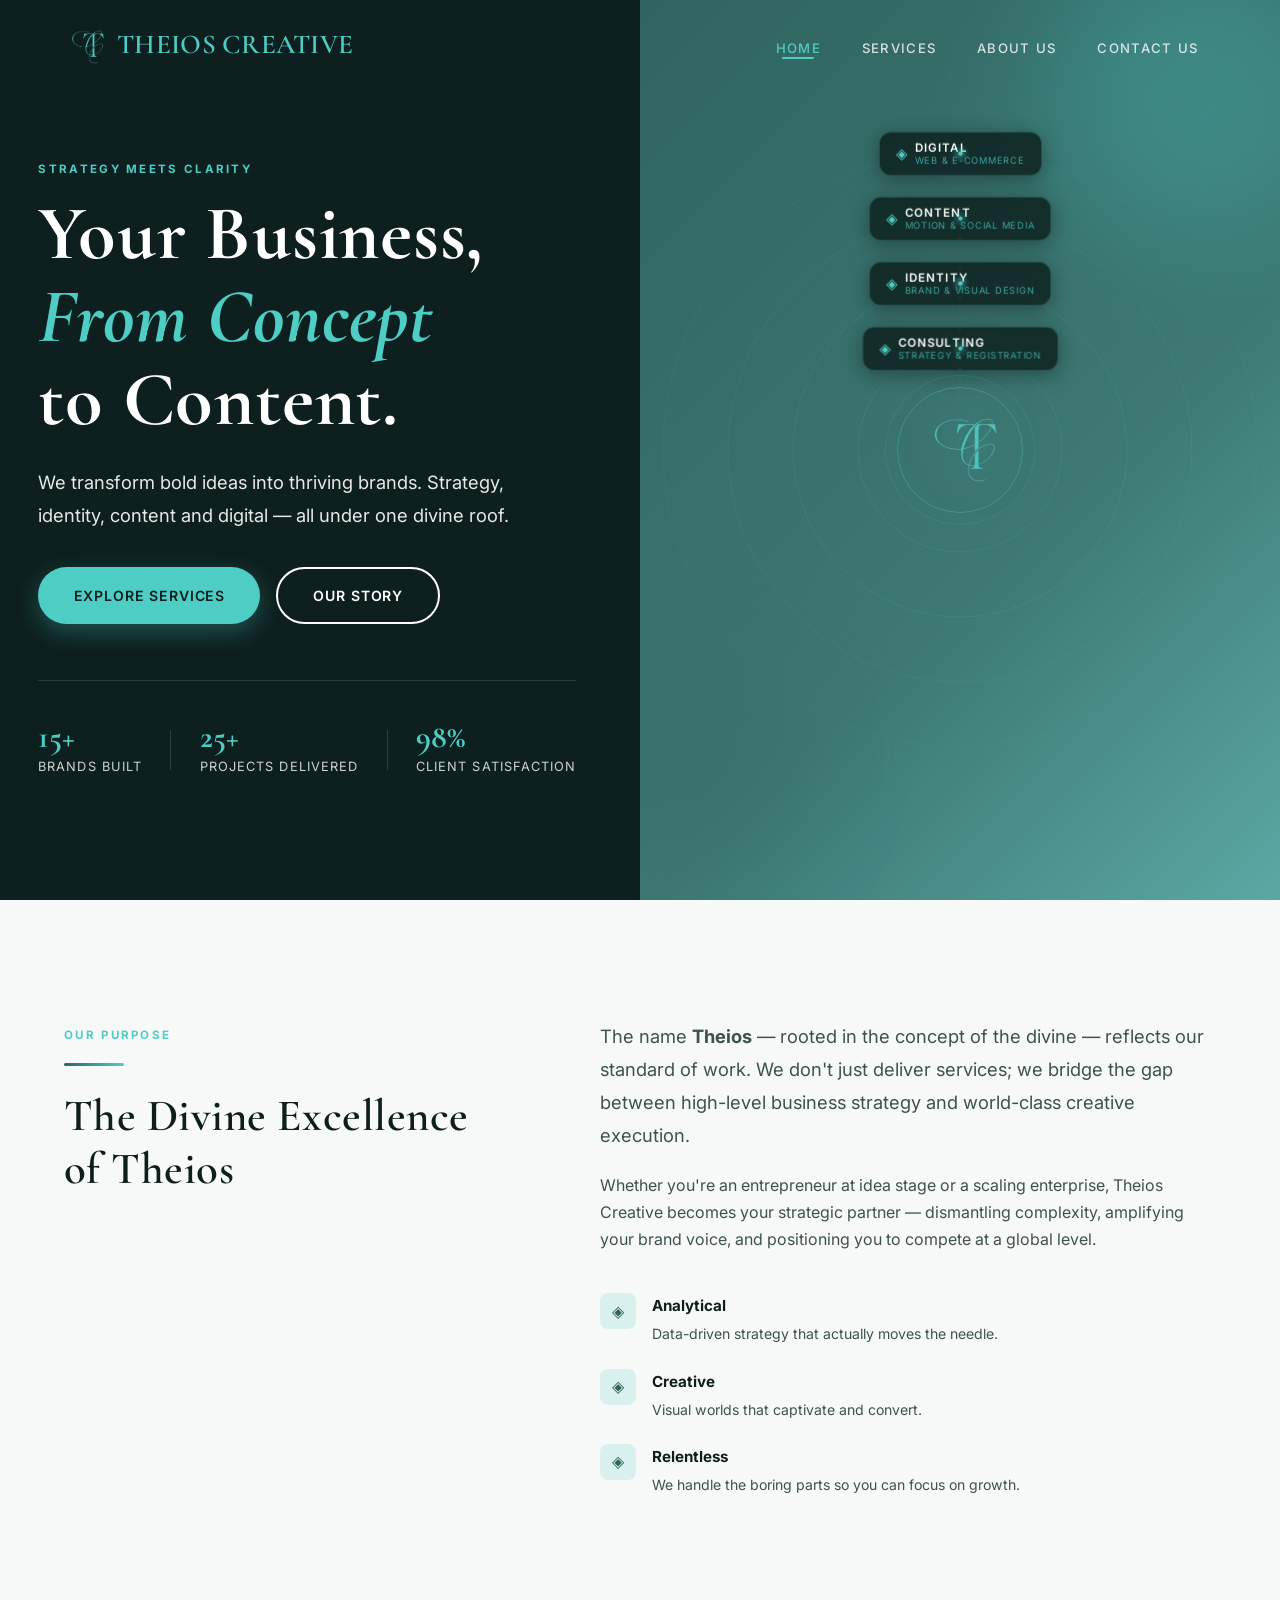
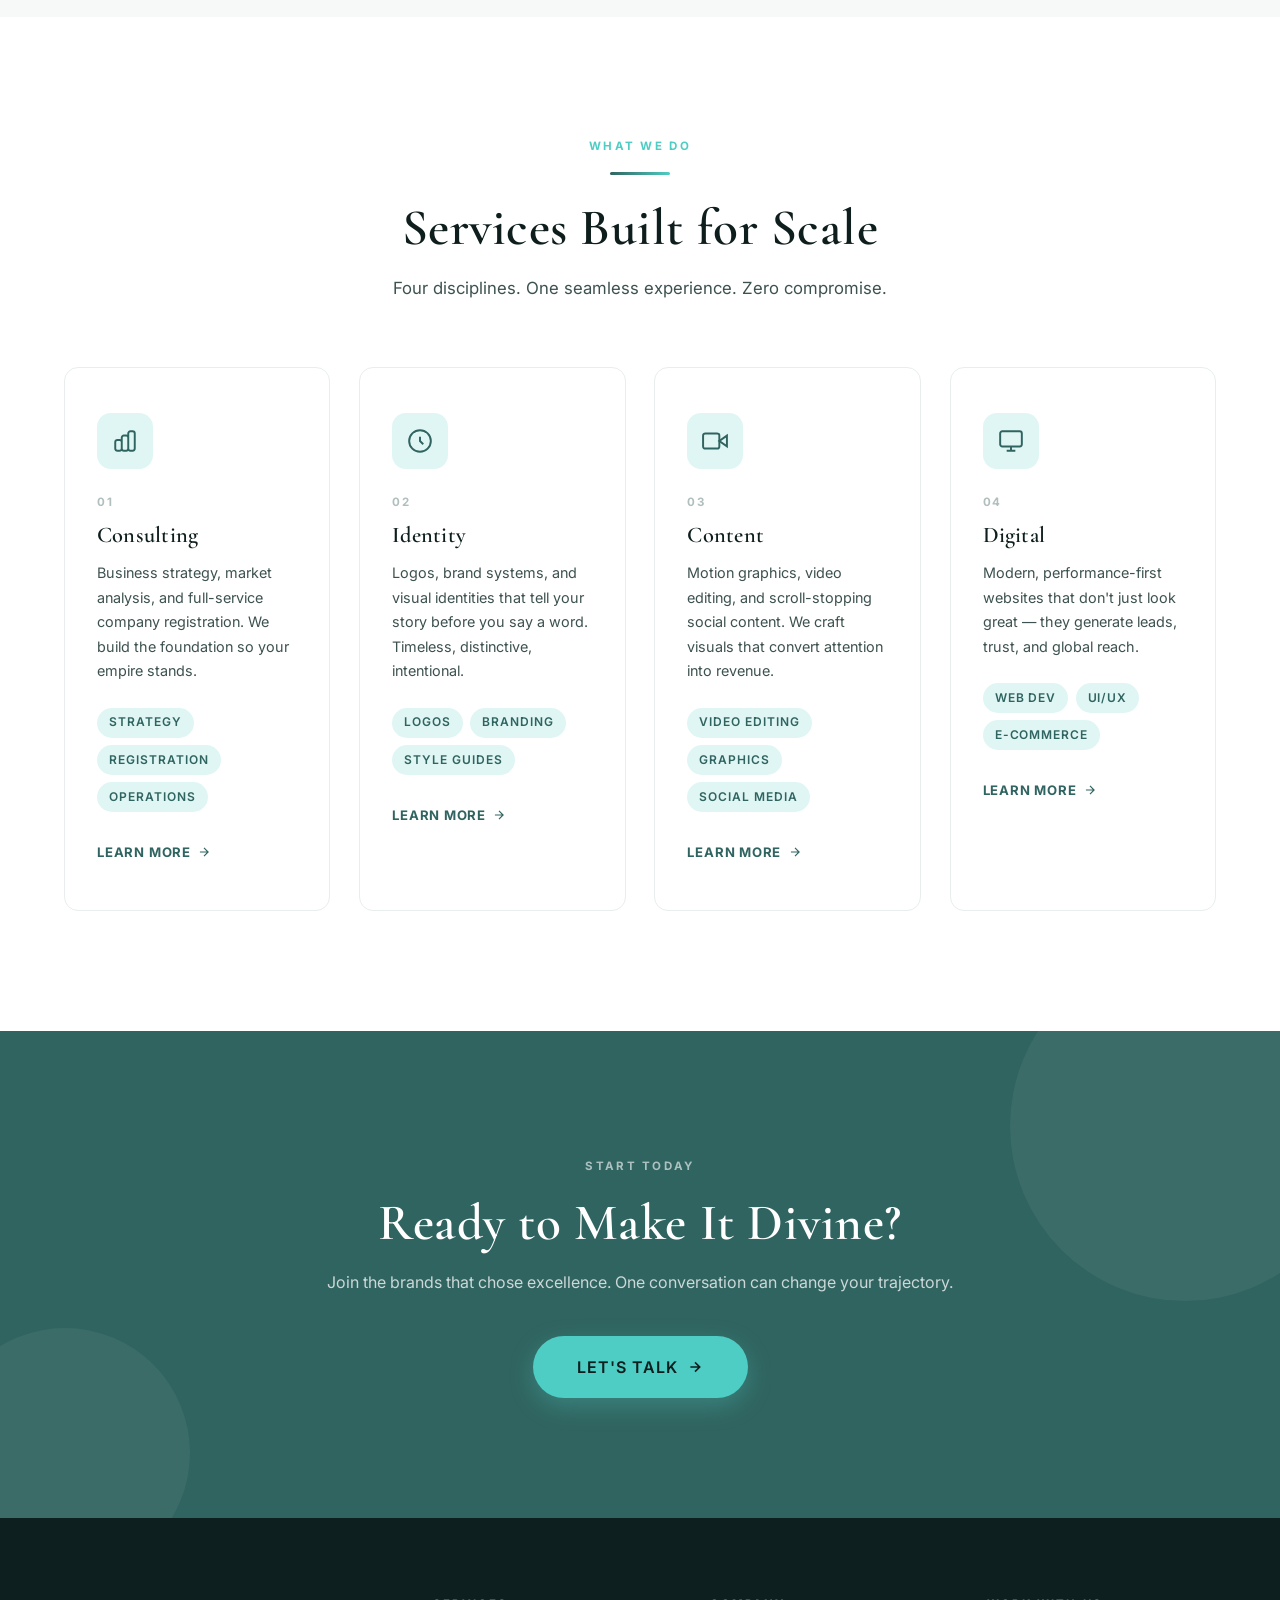
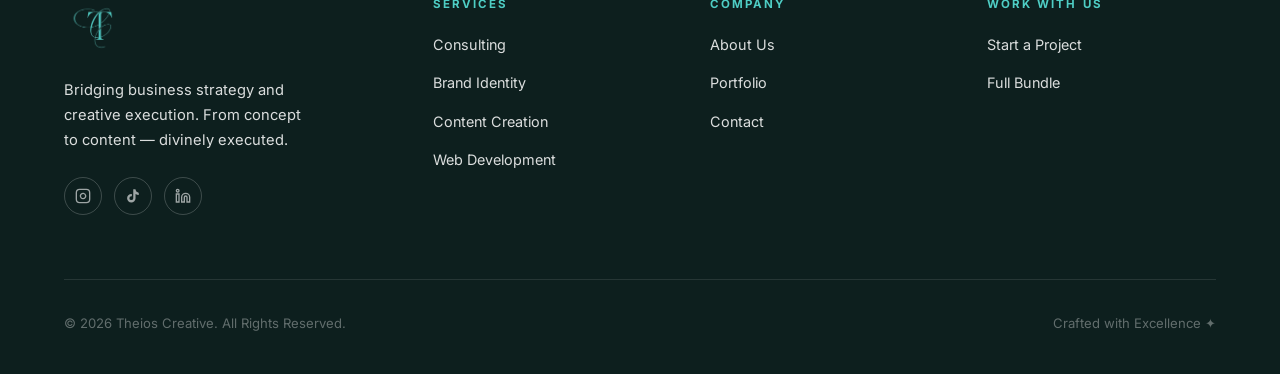
==== commit 18168fee: "feat(hero): premium orbit visualization + readability & content fixes Orbit visualization: - Replace" ====
--- a/index.html
+++ b/index.html
@@ -110,39 +110,106 @@
           <!-- Stats strip -->
           <div class="hero-stats reveal reveal-delay-4">
             <div class="stat">
-              <span class="stat-num" data-count="50" data-suffix="+">0</span>
+              <span class="stat-num" data-count="15" data-suffix="+">0</span>
               <span class="stat-label">Brands Built</span>
             </div>
             <div class="stat-divider"></div>
             <div class="stat">
-              <span class="stat-num" data-count="3" data-suffix="">0</span>
-              <span class="stat-label">Core Portfolios</span>
+              <span class="stat-num" data-count="25" data-suffix="+">0</span>
+              <span class="stat-label">Projects Delivered</span>
             </div>
             <div class="stat-divider"></div>
             <div class="stat">
-              <span class="stat-num" data-count="100" data-suffix="%">0</span>
-              <span class="stat-label">Divine Quality</span>
+              <span class="stat-num" data-count="98" data-suffix="%">0</span>
+              <span class="stat-label">Client Satisfaction</span>
             </div>
           </div>
         </div>
       </div>
 
       <div class="hero-right">
-        <div class="hero-image-wrap animate-float">
-          <img src="assets/images/hero_workspace.png"
-            alt="Professional Theios Creative workspace with teal design aesthetic" class="hero-img" />
-          <!-- Floating badge -->
-          <div class="hero-badge">
-            <div class="hero-badge-icon">✦</div>
-            <div>
-              <strong>Strategy-First</strong>
-              <span>Creative Execution</span>
-            </div>
-          </div>
-        </div>
-        <!-- Decorative orbs -->
-        <div class="orb orb-1" aria-hidden="true"></div>
-        <div class="orb orb-2" aria-hidden="true"></div>
+      <!-- Ambient orbs (kept) -->
+      <div class="orb orb-1" aria-hidden="true"></div>
+      <div class="orb orb-2" aria-hidden="true"></div>
+
+      <!-- Orbit Universe -->
+      <div class="orbit-universe" id="orbitUniverse">
+        <div class="orbit-system" id="orbitSystem" aria-label="Theios Creative service capabilities">
+
+          <!-- Center Core -->
+          <div class="orbit-core">
+            <div class="orbit-core-ring"></div>
+            <div class="orbit-core-ring orbit-core-ring--2"></div>
+            <img src="assets/images/TC_logo.png" alt="Theios Creative" class="orbit-core-logo">
+          </div>
+
+          <!-- Ring 1: Consulting — innermost, fastest, CW -->
+          <div class="orbit-ring ring-1">
+            <div class="ring-card-anchor">
+              <article class="orbit-card" data-service="consulting">
+                <span class="orbit-card-icon">◈</span>
+                <div class="orbit-card-text">
+                  <span class="orbit-card-label">Consulting</span>
+                  <span class="orbit-card-sub">Strategy & Registration</span>
+                </div>
+              </article>
+            </div>
+            <span class="ring-particle rp-a"></span>
+            <span class="ring-particle rp-b"></span>
+          </div>
+
+          <!-- Ring 2: Identity — CCW -->
+          <div class="orbit-ring ring-2">
+            <div class="ring-card-anchor">
+              <article class="orbit-card" data-service="identity">
+                <span class="orbit-card-icon">◈</span>
+                <div class="orbit-card-text">
+                  <span class="orbit-card-label">Identity</span>
+                  <span class="orbit-card-sub">Brand & Visual Design</span>
+                </div>
+              </article>
+            </div>
+            <span class="ring-particle rp-a"></span>
+            <span class="ring-particle rp-b"></span>
+            <span class="ring-particle rp-c"></span>
+          </div>
+
+          <!-- Ring 3: Content — CW -->
+          <div class="orbit-ring ring-3">
+            <div class="ring-card-anchor">
+              <article class="orbit-card" data-service="content">
+                <span class="orbit-card-icon">◈</span>
+                <div class="orbit-card-text">
+                  <span class="orbit-card-label">Content</span>
+                  <span class="orbit-card-sub">Motion & Social Media</span>
+                </div>
+              </article>
+            </div>
+            <span class="ring-particle rp-a"></span>
+            <span class="ring-particle rp-b"></span>
+          </div>
+
+          <!-- Ring 4: Digital — outermost, slowest, CCW -->
+          <div class="orbit-ring ring-4">
+            <div class="ring-card-anchor">
+              <article class="orbit-card" data-service="digital">
+                <span class="orbit-card-icon">◈</span>
+                <div class="orbit-card-text">
+                  <span class="orbit-card-label">Digital</span>
+                  <span class="orbit-card-sub">Web & E-Commerce</span>
+                </div>
+              </article>
+            </div>
+            <span class="ring-particle rp-a"></span>
+            <span class="ring-particle rp-b"></span>
+            <span class="ring-particle rp-c"></span>
+          </div>
+
+          <!-- Dynamic SVG connector lines (drawn by JS) -->
+          <svg class="orbit-connectors" id="orbitConnectors" aria-hidden="true"></svg>
+
+        </div>
+      </div>
       </div>
     </section>
 
--- a/assets/css/style.css
+++ b/assets/css/style.css
@@ -357,7 +357,7 @@
 
 /* Real TC logo image */
 .nav-logo-img {
-  height: 72px;
+  height: 50px;
   width: auto;
 
   border-radius: 10px;
@@ -369,17 +369,17 @@
 .nav-logo-textmark {
   display: inline-flex;
   align-items: center;
-  height: 46px;
+  height: 50px;
   padding-left: 0.05rem;
 
   font-family: var(--font-heading);
-  font-weight: 400;
+  font-weight: 600;
   color: var(--accent);
-  font-size: 2.55rem;
+  font-size: 1.7rem;
   letter-spacing: 0.01em;
-  text-transform: capitalize; /* only first letter per word */
-
-  font-style: italic;
+  text-transform: uppercase;
+
+  font-style: normal;
   white-space: nowrap;
   transform: translateY(-2px);
 }
@@ -751,7 +751,7 @@
 /* ── Footer ─────────────────────────────────────────────────── */
 .footer {
   background: var(--teal-deeper);
-  color: rgba(255, 255, 255, 0.65);
+  color: rgba(255, 255, 255, 0.75);
   padding: 5rem 0 2.5rem;
 }
 
@@ -763,7 +763,7 @@
 }
 
 .footer-brand p {
-  color: rgba(255, 255, 255, 0.55);
+  color: rgba(255, 255, 255, 0.85);
   font-size: 0.92rem;
   margin-top: 1.2rem;
   max-width: 28ch;
@@ -786,7 +786,7 @@
 }
 
 .footer-col ul li a {
-  color: rgba(255, 255, 255, 0.55);
+  color: rgba(255, 255, 255, 0.85);
   font-size: 0.9rem;
   transition: color var(--transition-fast);
 }
@@ -802,6 +802,7 @@
   align-items: center;
   justify-content: space-between;
   font-size: 0.82rem;
+  color: rgba(255, 255, 255, 0.75);
 }
 
 .social-links {
@@ -969,11 +970,11 @@
   }
 
   .nav-logo-img {
-    height: 60px;
+    height: 44px;
   }
 
   .navbar.scrolled .nav-logo-img {
-    height: 50px;
+    height: 38px;
   }
 
   .nav-links {
@@ -1066,7 +1067,7 @@
 
   /* Reduce navbar brand text on mobile so it fits */
   .nav-logo-textmark {
-    font-size: 1.1rem;
+    font-size: 1.45rem;
   }
 }
 
@@ -1093,11 +1094,11 @@
   }
 
   .nav-logo-img {
-    height: 52px;
+    height: 36px;
   }
 
   .nav-logo-textmark {
-    font-size: 0.95rem;
+    font-size: 1.2rem;
   }
 
   .mobile-menu {
--- a/assets/css/home.css
+++ b/assets/css/home.css
@@ -46,6 +46,11 @@
     gap: 1rem;
     flex-wrap: wrap;
     margin-top: 2.2rem;
+}
+
+/* Override global .lead colour inside the hero so it reads on the dark background */
+.hero-content .lead {
+    color: rgba(255, 255, 255, 0.9);
 }
 
 .hero-stats {
@@ -95,8 +100,8 @@
 }
 
 .stat-label {
-    font-size: 0.72rem;
-    color: rgba(255, 255, 255, 0.5);
+    font-size: 0.8rem;
+    color: rgba(255, 255, 255, 0.8);
     letter-spacing: 0.08em;
     text-transform: uppercase;
 }
@@ -357,7 +362,7 @@
 }
 
 .sc-tags span {
-    font-size: 0.7rem;
+    font-size: 0.75rem;
     font-weight: 600;
     letter-spacing: 0.08em;
     text-transform: uppercase;
@@ -525,3 +530,257 @@
         padding: 2.2rem 1.5rem;
     }
 }
+
+/* ================================================================
+   ORBIT UNIVERSE — Hero Right Side Interactive Visualization
+   ================================================================ */
+
+.orbit-universe {
+  position: relative;
+  z-index: 2;
+  width: 100%;
+  height: 100%;
+  display: flex;
+  align-items: center;
+  justify-content: center;
+  min-height: 560px;
+}
+
+/* ── Orbit System Container ─────────────────────────────────────────────── */
+.orbit-system {
+  position: relative;
+  width: 600px;
+  height: 600px;
+  flex-shrink: 0;
+  will-change: transform;
+}
+
+/* ── Center Core ────────────────────────────────────────────── */
+.orbit-core {
+  position: absolute;
+  top: 50%;
+  left: 50%;
+  transform: translate(-50%, -50%);
+  width: 106px;
+  height: 106px;
+  display: flex;
+  align-items: center;
+  justify-content: center;
+  z-index: 10;
+}
+
+.orbit-core-logo {
+  width: 96px;
+  height: 96px;
+  object-fit: contain;
+  border-radius: 16px;
+  position: relative;
+  z-index: 2;
+  filter: drop-shadow(0 0 22px rgba(78, 205, 196, 0.55));
+  transition: filter 0.4s ease;
+}
+
+.orbit-core:hover .orbit-core-logo {
+  filter: drop-shadow(0 0 36px rgba(78, 205, 196, 0.85));
+}
+
+.orbit-core-ring {
+  position: absolute;
+  inset: -10px;
+  border-radius: 50%;
+  border: 1px solid rgba(78, 205, 196, 0.35);
+  animation: core-pulse 3s ease-in-out infinite;
+}
+
+.orbit-core-ring--2 {
+  inset: -22px;
+  border-color: rgba(78, 205, 196, 0.15);
+  animation-delay: -1.5s;
+}
+
+@keyframes core-pulse {
+  0%, 100% { transform: scale(1); opacity: 0.5; }
+  50%       { transform: scale(1.07); opacity: 1; }
+}
+
+/* ── Orbit Rings ────────────────────────────────────────────── */
+.orbit-ring {
+  position: absolute;
+  top: 50%;
+  left: 50%;
+  border-radius: 50%;
+  border: 1px solid rgba(78, 205, 196, 0.13);
+  transform: translate(-50%, -50%);
+  animation-timing-function: linear;
+  animation-iteration-count: infinite;
+  transition: border-color 0.4s ease;
+}
+
+/* Ring sizes */
+/* All CW — adjacent cards drift slowly apart instead of rushing together */
+.ring-1 { width: 205px;  height: 205px;  animation: ring-cw 22s  linear infinite -2.75s;   }
+.ring-2 { width: 335px;  height: 335px;  animation: ring-cw 35s  linear infinite -13.125s; border-color: rgba(78,205,196,0.13); }
+.ring-3 { width: 465px;  height: 465px;  animation: ring-cw 52s  linear infinite -32.5s;   border-color: rgba(78,205,196,0.10); }
+.ring-4 { width: 595px;  height: 595px;  animation: ring-cw 75s  linear infinite -65.625s; border-color: rgba(78,205,196,0.08); }
+
+@keyframes ring-cw  {
+  from { transform: translate(-50%, -50%) rotate(0deg);    }
+  to   { transform: translate(-50%, -50%) rotate(360deg);  }
+}
+@keyframes ring-ccw {
+  from { transform: translate(-50%, -50%) rotate(0deg);    }
+  to   { transform: translate(-50%, -50%) rotate(-360deg); }
+}
+
+/* Hover emphasis (applied via JS) */
+.orbit-ring.ring-active {
+  border-color: rgba(78, 205, 196, 0.45) !important;
+  box-shadow: 0 0 0 1px rgba(78, 205, 196, 0.12);
+}
+
+/* ── Card Anchors (counter-rotate to stay upright) ──────────── */
+.ring-card-anchor {
+  position: absolute;
+  top: 0;
+  left: 50%;
+  transform: translate(-50%, -50%);
+}
+
+.ring-1 .ring-card-anchor { animation: ring-ccw 22s linear infinite -2.75s;   }
+.ring-2 .ring-card-anchor { animation: ring-ccw 35s linear infinite -13.125s; }
+.ring-3 .ring-card-anchor { animation: ring-ccw 52s linear infinite -32.5s;   }
+.ring-4 .ring-card-anchor { animation: ring-ccw 75s linear infinite -65.625s; }
+
+/* ── Orbit Cards ────────────────────────────────────────────── */
+.orbit-card {
+  background: rgba(13, 31, 30, 0.82);
+  border: 1px solid rgba(78, 205, 196, 0.22);
+  border-radius: 12px;
+  padding: 0.6rem 1rem;
+  display: flex;
+  align-items: center;
+  gap: 0.45rem;
+  white-space: nowrap;
+  backdrop-filter: blur(14px);
+  -webkit-backdrop-filter: blur(14px);
+  cursor: pointer;
+  box-shadow: 0 4px 20px rgba(0, 0, 0, 0.35), 0 0 0 0 rgba(78, 205, 196, 0);
+  transition: transform 0.35s cubic-bezier(0.4, 0, 0.2, 1),
+              border-color 0.35s ease,
+              box-shadow 0.35s ease;
+}
+
+.orbit-card:hover {
+  transform: translateY(-5px) scale(1.06);
+  border-color: rgba(78, 205, 196, 0.65);
+  box-shadow: 0 10px 36px rgba(0, 0, 0, 0.45),
+              0 0 22px rgba(78, 205, 196, 0.22);
+}
+
+.orbit-card-icon {
+  font-size: 0.95rem;
+  color: var(--accent);
+  line-height: 1;
+  flex-shrink: 0;
+}
+
+.orbit-card-text {
+  display: flex;
+  flex-direction: column;
+  gap: 0.1rem;
+}
+
+.orbit-card-label {
+  font-family: var(--font-body);
+  font-size: 0.72rem;
+  font-weight: 600;
+  letter-spacing: 0.1em;
+  text-transform: uppercase;
+  color: var(--white);
+  line-height: 1;
+}
+
+.orbit-card-sub {
+  font-family: var(--font-body);
+  font-size: 0.58rem;
+  font-weight: 400;
+  letter-spacing: 0.08em;
+  text-transform: uppercase;
+  color: rgba(78, 205, 196, 0.75);
+  line-height: 1;
+}
+
+/* ── Particles ──────────────────────────────────────────────── */
+.ring-particle {
+  position: absolute;
+  width: 4px;
+  height: 4px;
+  border-radius: 50%;
+  background: var(--accent);
+  box-shadow: 0 0 7px 1px rgba(78, 205, 196, 0.7);
+  top: 0;
+  left: 50%;
+  transform: translate(-50%, -50%);
+  opacity: 0.75;
+}
+
+.ring-1 .rp-a { animation: ring-cw  5s  linear infinite;        }
+.ring-1 .rp-b { animation: ring-cw  5s  linear infinite -2.5s;  }
+
+.ring-2 .rp-a { animation: ring-cw  8s  linear infinite;        }
+.ring-2 .rp-b { animation: ring-cw  8s  linear infinite -2.67s; }
+.ring-2 .rp-c { animation: ring-cw  8s  linear infinite -5.33s; }
+
+.ring-3 .rp-a { animation: ring-cw 11s  linear infinite;        }
+.ring-3 .rp-b { animation: ring-cw 11s  linear infinite -5.5s;  }
+
+.ring-4 .rp-a { animation: ring-cw 15s  linear infinite;        }
+.ring-4 .rp-b { animation: ring-cw 15s  linear infinite -5s;    }
+.ring-4 .rp-c { animation: ring-cw 15s  linear infinite -10s;   }
+
+/* ── SVG Connector Lines ────────────────────────────────────── */
+.orbit-connectors {
+  position: absolute;
+  inset: 0;
+  width: 100%;
+  height: 100%;
+  pointer-events: none;
+  z-index: 1;
+  overflow: visible;
+}
+
+/* ── Responsive ─────────────────────────────────────────────── */
+@media (max-width: 1100px) {
+  .orbit-system { width: 510px; height: 510px; }
+  .ring-1 { width: 175px; height: 175px; }
+  .ring-2 { width: 285px; height: 285px; }
+  .ring-3 { width: 395px; height: 395px; }
+  .ring-4 { width: 505px; height: 505px; }
+}
+
+@media (max-width: 968px) {
+  .orbit-universe { min-height: 420px; }
+  .orbit-system   { width: 400px; height: 400px; }
+  .ring-1 { width: 135px; height: 135px; }
+  .ring-2 { width: 220px; height: 220px; }
+  .ring-3 { width: 305px; height: 305px; }
+  .ring-4 { width: 395px; height: 395px; }
+  .orbit-core       { width: 84px; height: 84px; }
+  .orbit-core-logo  { width: 74px; height: 74px; }
+  .orbit-card       { padding: 0.5rem 0.8rem; }
+}
+
+@media (max-width: 640px) {
+  .orbit-universe { min-height: 340px; }
+  .orbit-system   { width: 310px; height: 310px; }
+  .ring-1 { width: 105px; height: 105px; }
+  .ring-2 { width: 170px; height: 170px; }
+  .ring-3 { width: 235px; height: 235px; }
+  .ring-4 { width: 305px; height: 305px; }
+  .orbit-core      { width: 68px; height: 68px; }
+  .orbit-core-logo { width: 60px; height: 60px; }
+  .orbit-card      { padding: 0.4rem 0.65rem; gap: 0.35rem; }
+  .orbit-card-label { font-size: 0.62rem; }
+  .orbit-card-icon  { font-size: 0.8rem; }
+  .orbit-card-sub   { display: none; }
+}
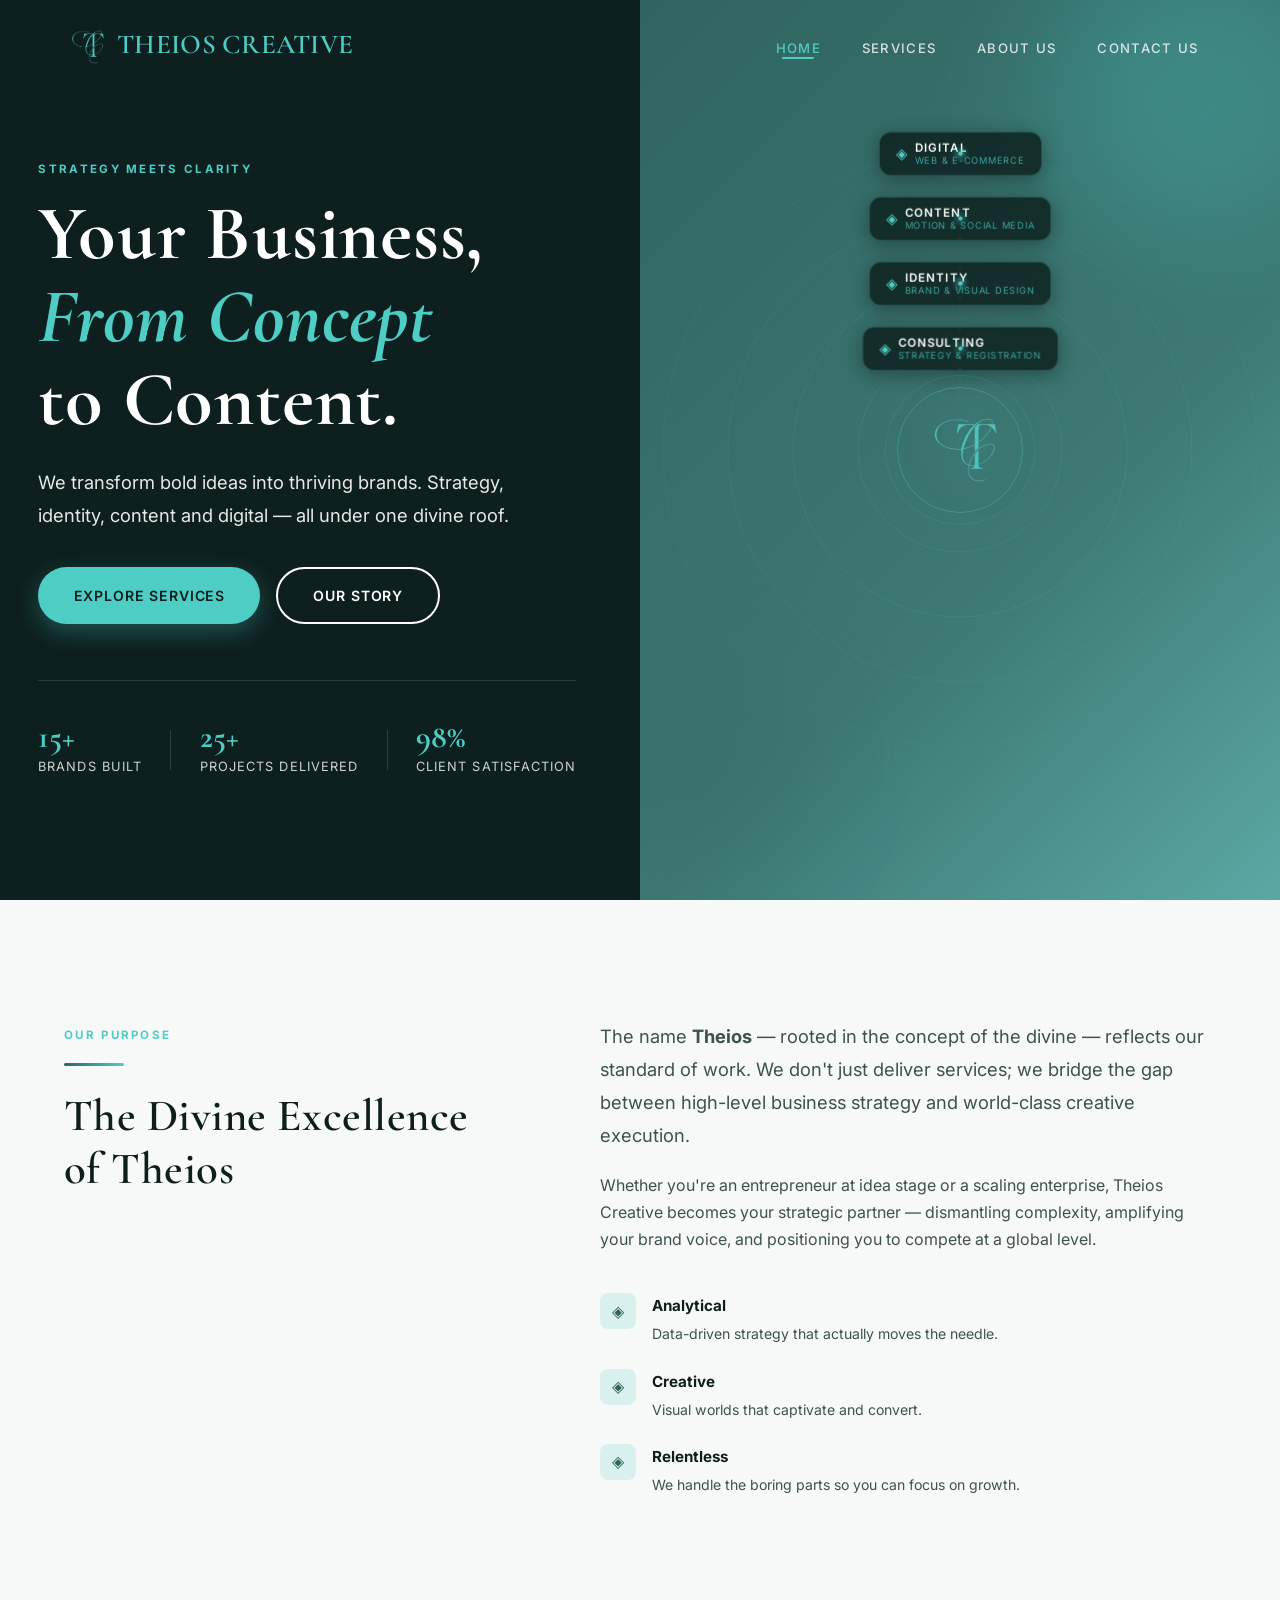
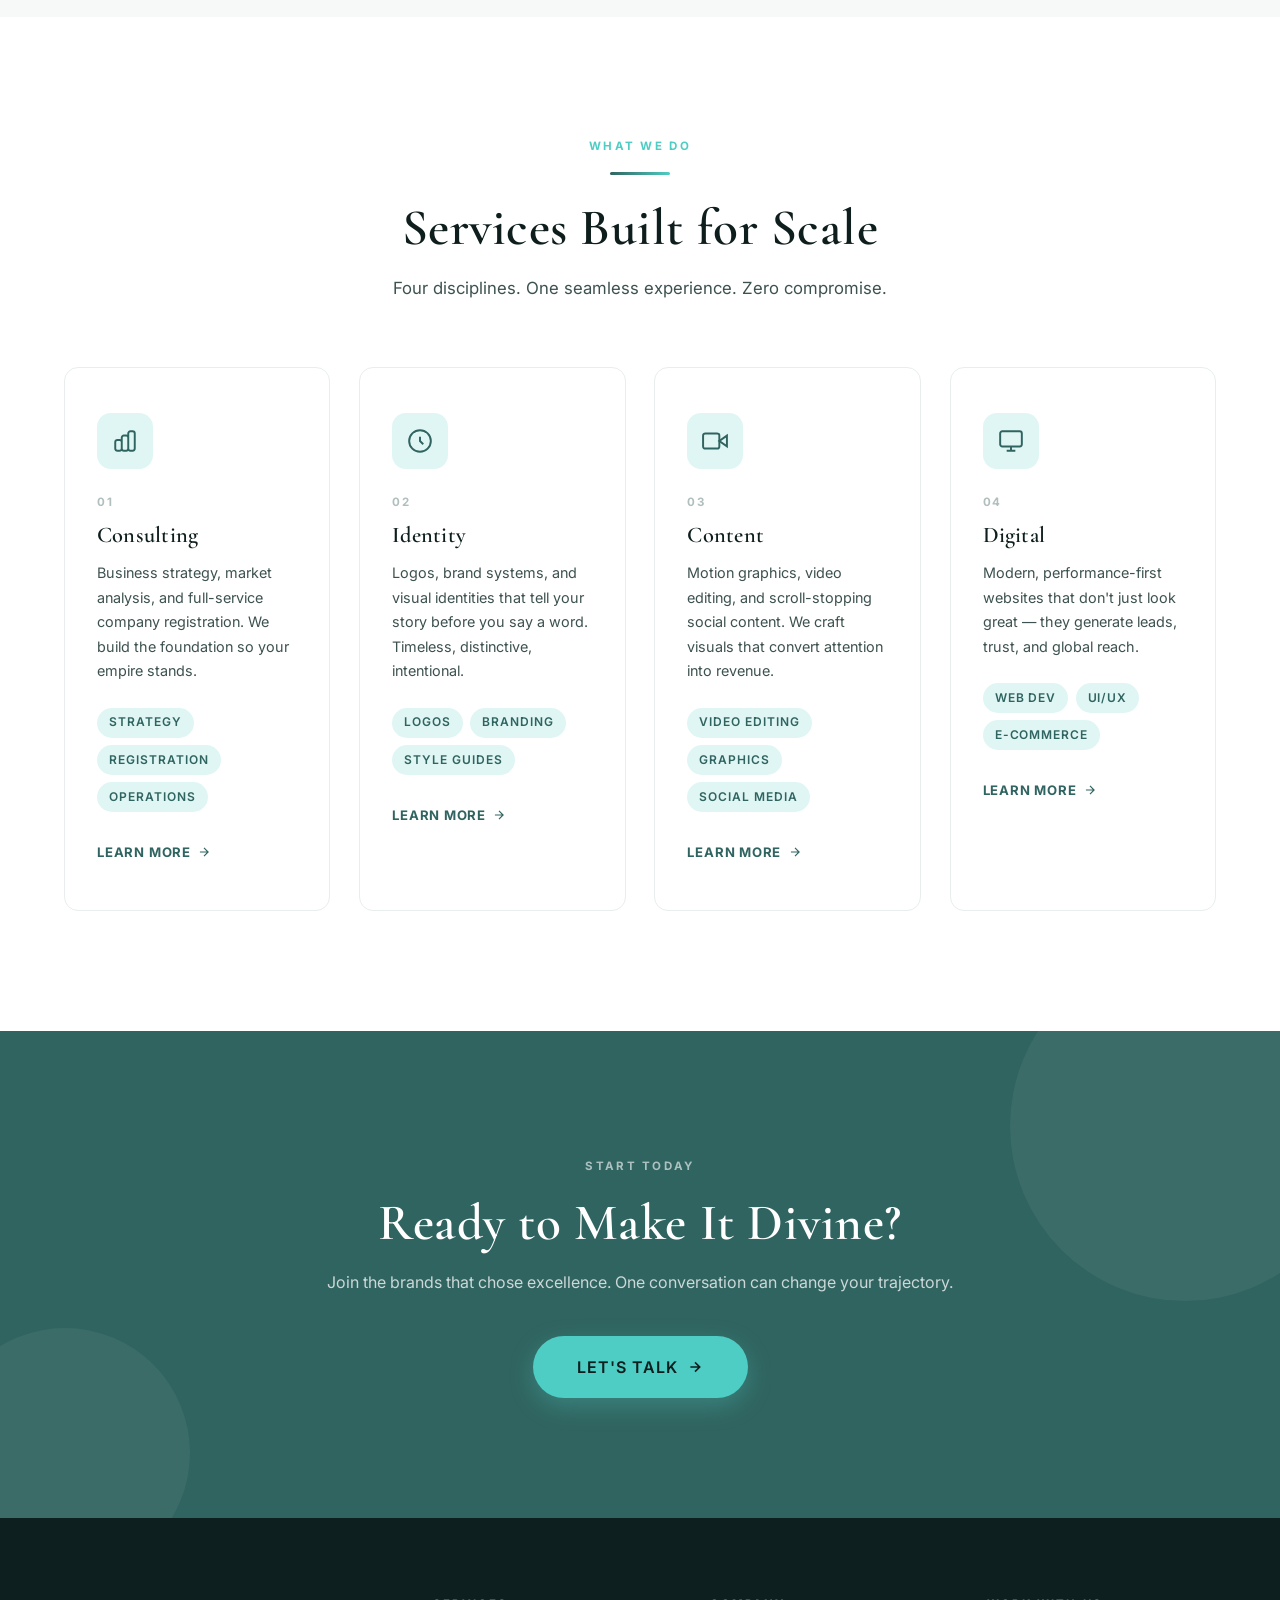
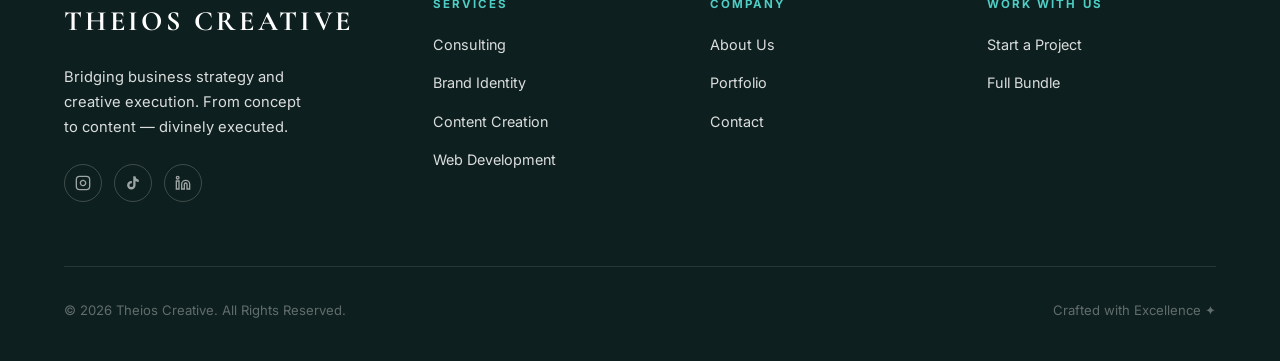
==== commit 27dc4694: "style(footer): replace logo with bold uppercase wordmark Replace TC logo image in footer across all " ====
--- a/index.html
+++ b/index.html
@@ -402,11 +402,7 @@
     <div class="container">
       <div class="footer-grid">
         <div class="footer-brand">
-          <div class="nav-logo">
-            <div class="nav-logos" aria-hidden="true">
-              <img src="assets/images/TC_logo.png" alt="Theios Creative logo" class="nav-logo-img" />
-            </div>
-          </div>
+          <div class="footer-wordmark">THEIOS CREATIVE</div>
           <p>Bridging business strategy and creative execution. From concept to content — divinely executed.</p>
           <div class="social-links" style="margin-top:1.5rem;">
             <a href="#" class="social-link" aria-label="Instagram">
--- a/assets/css/style.css
+++ b/assets/css/style.css
@@ -762,6 +762,16 @@
   margin-bottom: 4rem;
 }
 
+.footer-wordmark {
+  font-family: var(--font-heading);
+  font-size: 1.75rem;
+  font-weight: 700;
+  letter-spacing: 0.12em;
+  color: var(--white);
+  text-transform: uppercase;
+  margin-bottom: 0.25rem;
+}
+
 .footer-brand p {
   color: rgba(255, 255, 255, 0.85);
   font-size: 0.92rem;
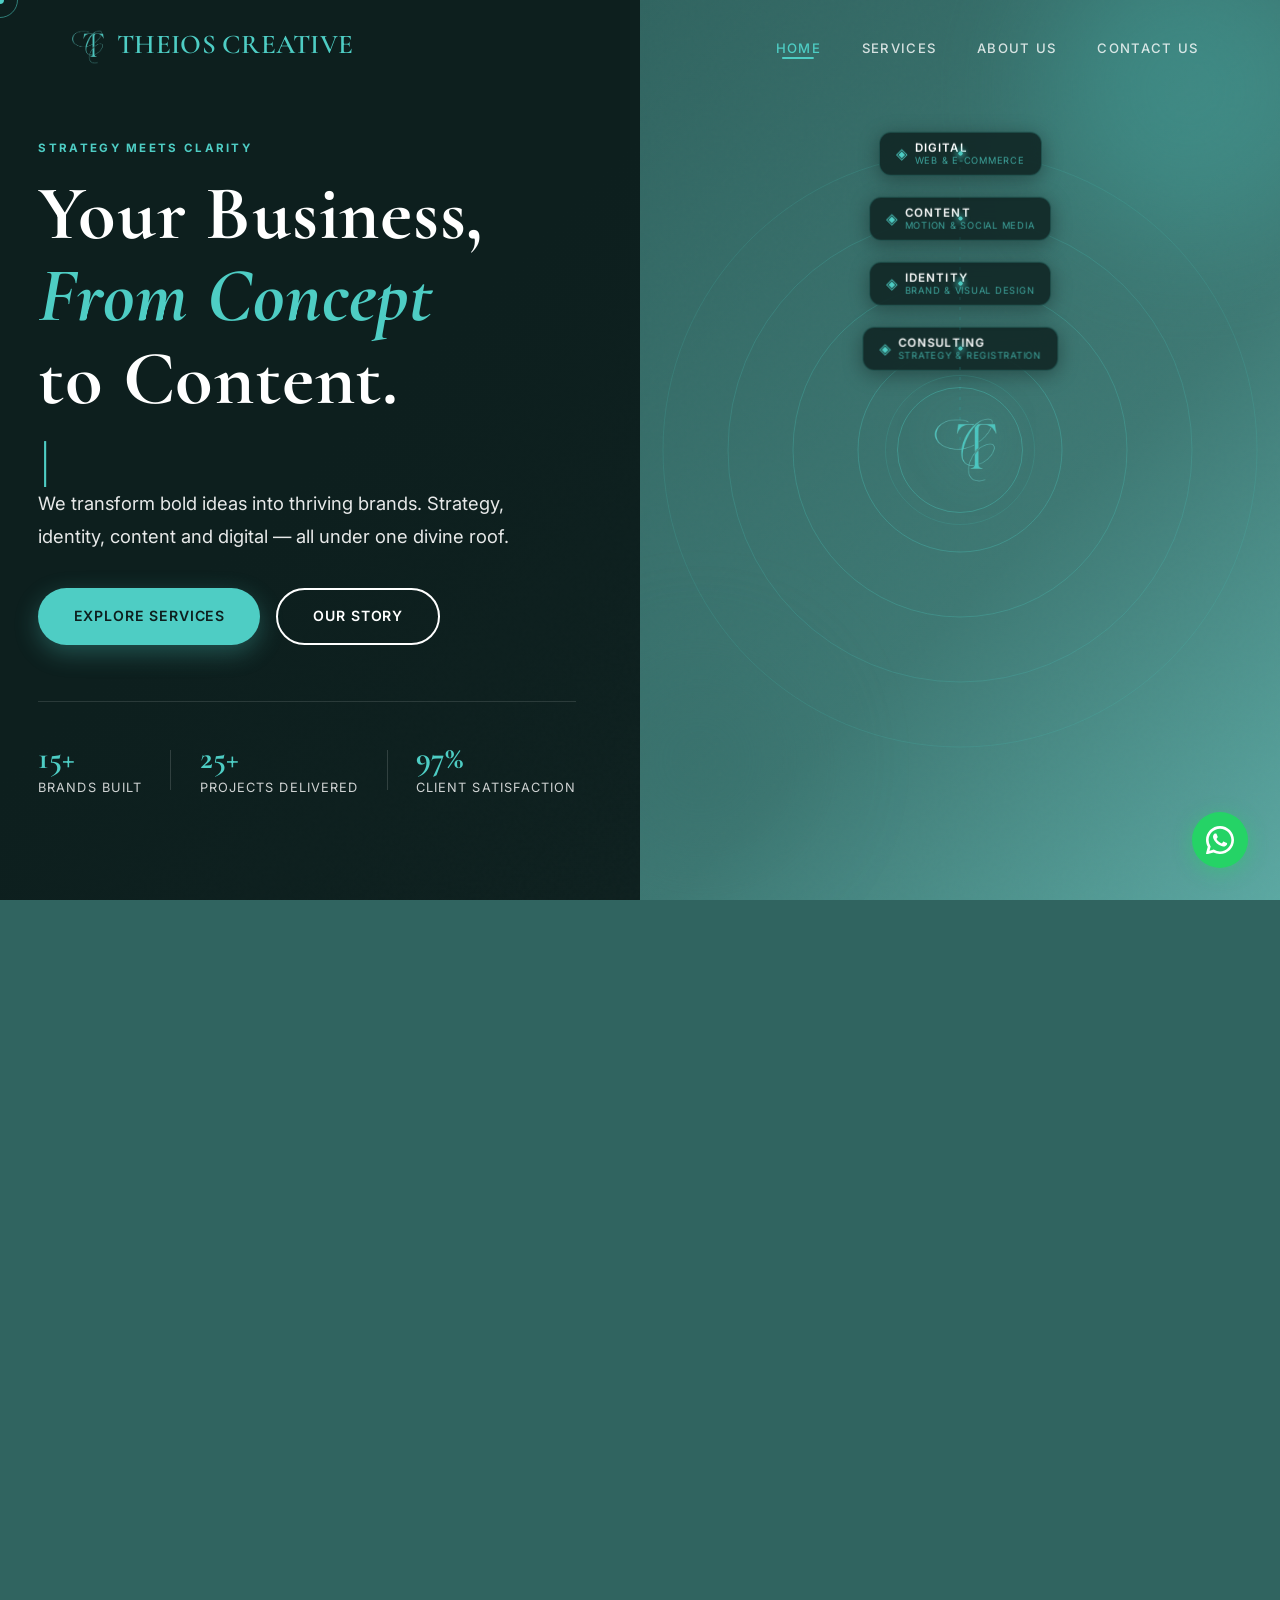
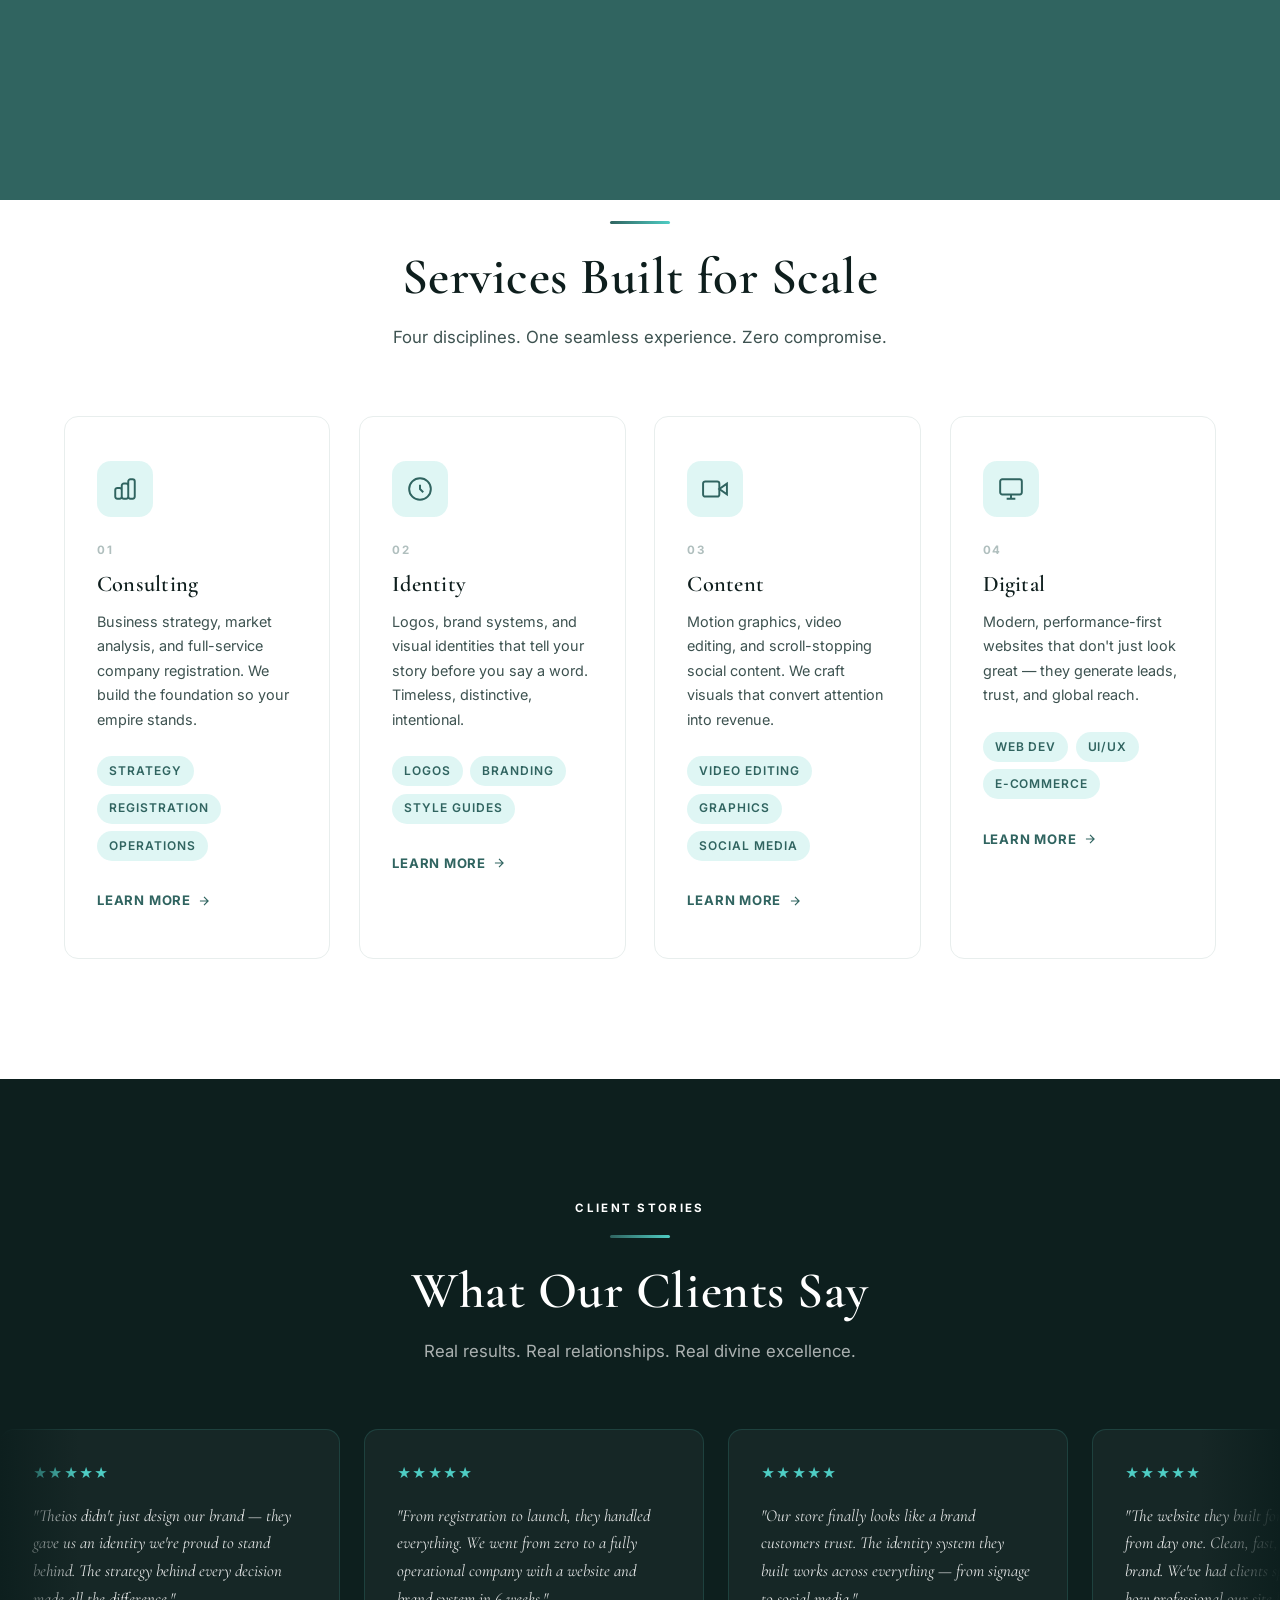
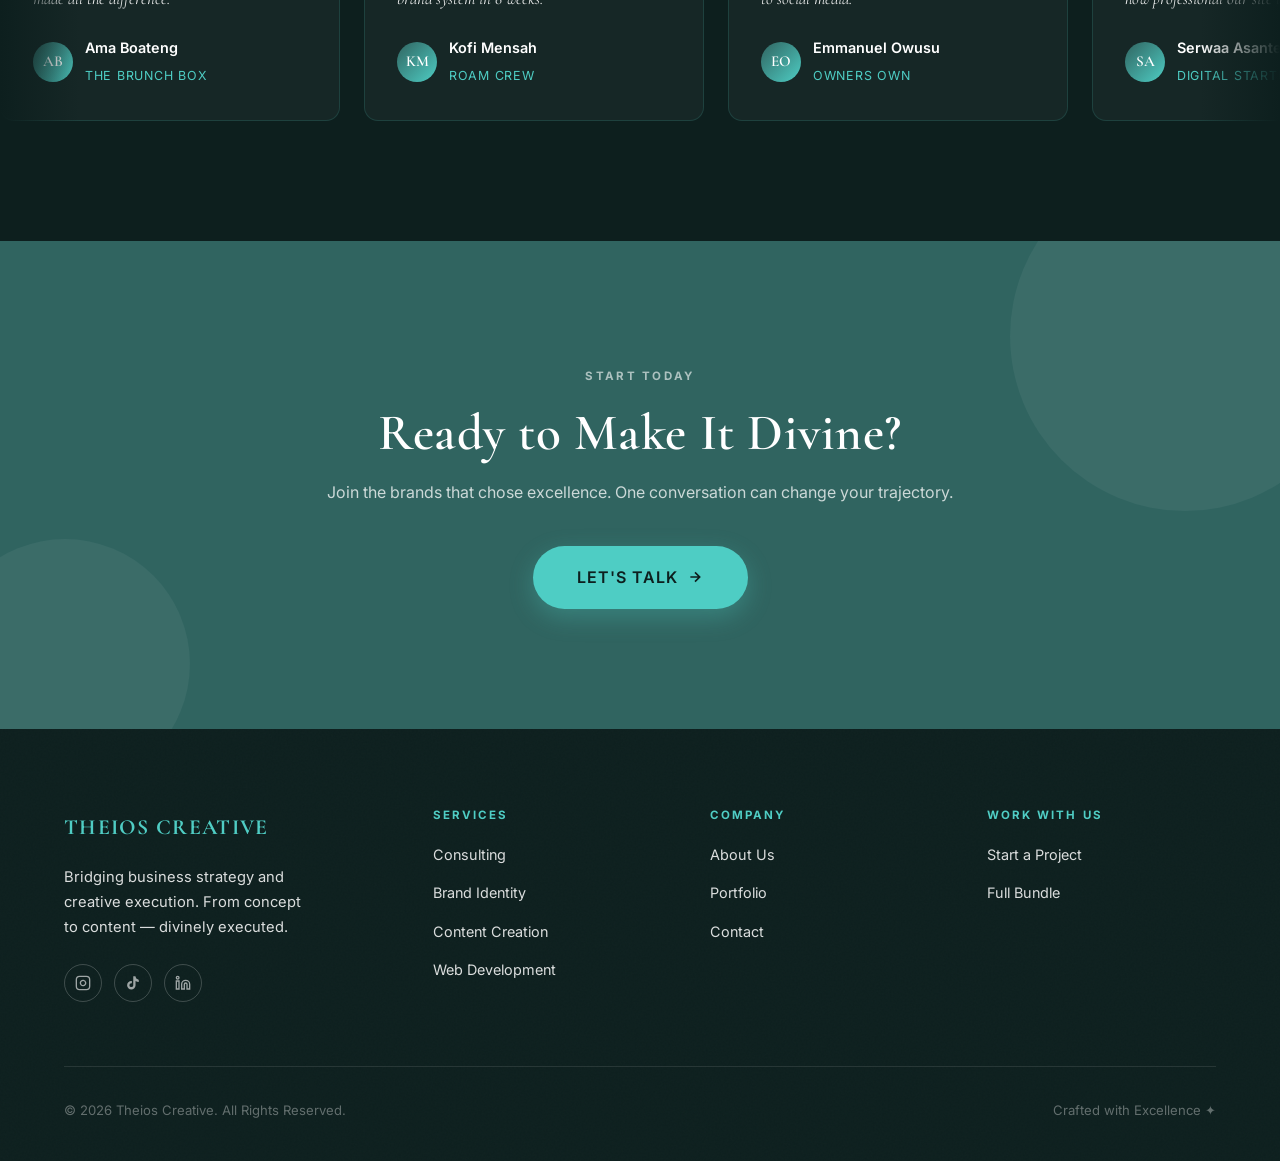
==== commit dbfb2163: "feat: add 13 interactive enhancements across all pages - Scroll-reveal animations on all section con" ====
--- a/index.html
+++ b/index.html
@@ -48,11 +48,18 @@
   <link rel="preconnect" href="https://fonts.gstatic.com" crossorigin />
 
   <!-- Stylesheets -->
-  <link rel="stylesheet" href="assets/css/style.css" />
-  <link rel="stylesheet" href="assets/css/home.css" />
+  <link rel="stylesheet" href="assets/css/style.css?v=2" />
+  <link rel="stylesheet" href="assets/css/home.css?v=2" />
 </head>
 
 <body>
+
+  <!-- Custom Cursor -->
+  <div class="cursor-dot" id="cursorDot" aria-hidden="true"></div>
+  <div class="cursor-ring" id="cursorRing" aria-hidden="true"></div>
+
+  <!-- Page Transition -->
+  <div class="page-transition" id="pageTransition" aria-hidden="true"></div>
 
   <!-- ── Navigation ─────────────────────────────────────── -->
   <nav class="navbar" id="navbar" aria-label="Main navigation">
@@ -89,7 +96,7 @@
   <main>
 
     <!-- ── HERO ───────────────────────────────────────────── -->
-    <section class="hero" id="home-hero" aria-label="Hero section">
+    <section class="hero noise" id="home-hero" aria-label="Hero section">
       <div class="hero-left">
         <div class="hero-content">
           <span class="eyebrow reveal">Strategy Meets Clarity</span>
@@ -213,6 +220,29 @@
       </div>
     </section>
 
+    <!-- ── MARQUEE TICKER ──────────────────────────────────── -->
+    <div class="marquee-strip" aria-hidden="true">
+      <div class="marquee-track">
+        <div class="marquee-item">Brand Identity <span class="marquee-dot"></span></div>
+        <div class="marquee-item">Business Strategy <span class="marquee-dot"></span></div>
+        <div class="marquee-item">Web Development <span class="marquee-dot"></span></div>
+        <div class="marquee-item">Content Creation <span class="marquee-dot"></span></div>
+        <div class="marquee-item">Company Registration <span class="marquee-dot"></span></div>
+        <div class="marquee-item">Social Media <span class="marquee-dot"></span></div>
+        <div class="marquee-item">Motion Graphics <span class="marquee-dot"></span></div>
+        <div class="marquee-item">Market Analysis <span class="marquee-dot"></span></div>
+        <!-- Duplicate for seamless loop -->
+        <div class="marquee-item">Brand Identity <span class="marquee-dot"></span></div>
+        <div class="marquee-item">Business Strategy <span class="marquee-dot"></span></div>
+        <div class="marquee-item">Web Development <span class="marquee-dot"></span></div>
+        <div class="marquee-item">Content Creation <span class="marquee-dot"></span></div>
+        <div class="marquee-item">Company Registration <span class="marquee-dot"></span></div>
+        <div class="marquee-item">Social Media <span class="marquee-dot"></span></div>
+        <div class="marquee-item">Motion Graphics <span class="marquee-dot"></span></div>
+        <div class="marquee-item">Market Analysis <span class="marquee-dot"></span></div>
+      </div>
+    </div>
+
     <!-- ── MISSION – The Divine Excellence ───────────────── -->
     <section class="section section--off mission" id="home-mission">
       <div class="container">
@@ -234,21 +264,21 @@
               brand voice, and positioning you to compete at a global level.
             </p>
             <div class="mission-pillars">
-              <div class="pillar">
+              <div class="pillar reveal reveal-delay-1">
                 <div class="pillar-icon">◈</div>
                 <div>
                   <strong>Analytical</strong>
                   <span>Data-driven strategy that actually moves the needle.</span>
                 </div>
               </div>
-              <div class="pillar">
+              <div class="pillar reveal reveal-delay-2">
                 <div class="pillar-icon">◈</div>
                 <div>
                   <strong>Creative</strong>
                   <span>Visual worlds that captivate and convert.</span>
                 </div>
               </div>
-              <div class="pillar">
+              <div class="pillar reveal reveal-delay-3">
                 <div class="pillar-icon">◈</div>
                 <div>
                   <strong>Relentless</strong>
@@ -374,6 +404,108 @@
         </div>
       </div>
     </section>
+
+    <!-- ── TESTIMONIALS ──────────────────────────────────────── -->
+<section class="section testimonials-section" aria-label="Client testimonials">
+  <div class="container">
+    <div class="section-header text-center reveal">
+      <span class="eyebrow">Client Stories</span>
+      <div class="divider divider--center"></div>
+      <h2>What Our Clients Say</h2>
+      <p>Real results. Real relationships. Real divine excellence.</p>
+    </div>
+  </div>
+  <div class="testi-track-wrap">
+    <div class="testi-track" id="testiTrack">
+      <!-- Card 1 -->
+      <div class="testi-card">
+        <div class="testi-stars">★★★★★</div>
+        <p class="testi-quote">"Theios didn't just design our brand — they gave us an identity we're proud to stand behind. The strategy behind every decision made all the difference."</p>
+        <div class="testi-author">
+          <div class="testi-avatar">AB</div>
+          <div><span class="testi-name">Ama Boateng</span><span class="testi-company">The Brunch Box</span></div>
+        </div>
+      </div>
+      <!-- Card 2 -->
+      <div class="testi-card">
+        <div class="testi-stars">★★★★★</div>
+        <p class="testi-quote">"From registration to launch, they handled everything. We went from zero to a fully operational company with a website and brand system in 6 weeks."</p>
+        <div class="testi-author">
+          <div class="testi-avatar">KM</div>
+          <div><span class="testi-name">Kofi Mensah</span><span class="testi-company">Roam Crew</span></div>
+        </div>
+      </div>
+      <!-- Card 3 -->
+      <div class="testi-card">
+        <div class="testi-stars">★★★★★</div>
+        <p class="testi-quote">"Our store finally looks like a brand customers trust. The identity system they built works across everything — from signage to social media."</p>
+        <div class="testi-author">
+          <div class="testi-avatar">EO</div>
+          <div><span class="testi-name">Emmanuel Owusu</span><span class="testi-company">Owners Own</span></div>
+        </div>
+      </div>
+      <!-- Card 4 -->
+      <div class="testi-card">
+        <div class="testi-stars">★★★★★</div>
+        <p class="testi-quote">"The website they built for us converted leads from day one. Clean, fast, and exactly on-brand. We've had clients specifically mention how professional our site looks."</p>
+        <div class="testi-author">
+          <div class="testi-avatar">SA</div>
+          <div><span class="testi-name">Serwaa Asante</span><span class="testi-company">Digital Startup</span></div>
+        </div>
+      </div>
+      <!-- Card 5 -->
+      <div class="testi-card">
+        <div class="testi-stars">★★★★★</div>
+        <p class="testi-quote">"The content they produced for our TikTok and Instagram doubled our engagement in the first month. They understand what the algorithm and audiences want."</p>
+        <div class="testi-author">
+          <div class="testi-avatar">FD</div>
+          <div><span class="testi-name">Fatima Dankwa</span><span class="testi-company">Lifestyle Brand</span></div>
+        </div>
+      </div>
+      <!-- Duplicate for infinite loop -->
+      <div class="testi-card">
+        <div class="testi-stars">★★★★★</div>
+        <p class="testi-quote">"Theios didn't just design our brand — they gave us an identity we're proud to stand behind. The strategy behind every decision made all the difference."</p>
+        <div class="testi-author">
+          <div class="testi-avatar">AB</div>
+          <div><span class="testi-name">Ama Boateng</span><span class="testi-company">The Brunch Box</span></div>
+        </div>
+      </div>
+      <div class="testi-card">
+        <div class="testi-stars">★★★★★</div>
+        <p class="testi-quote">"From registration to launch, they handled everything. We went from zero to a fully operational company with a website and brand system in 6 weeks."</p>
+        <div class="testi-author">
+          <div class="testi-avatar">KM</div>
+          <div><span class="testi-name">Kofi Mensah</span><span class="testi-company">Roam Crew</span></div>
+        </div>
+      </div>
+      <div class="testi-card">
+        <div class="testi-stars">★★★★★</div>
+        <p class="testi-quote">"Our store finally looks like a brand customers trust. The identity system they built works across everything — from signage to social media."</p>
+        <div class="testi-author">
+          <div class="testi-avatar">EO</div>
+          <div><span class="testi-name">Emmanuel Owusu</span><span class="testi-company">Owners Own</span></div>
+        </div>
+      </div>
+      <div class="testi-card">
+        <div class="testi-stars">★★★★★</div>
+        <p class="testi-quote">"The website they built for us converted leads from day one. Clean, fast, and exactly on-brand. We've had clients specifically mention how professional our site looks."</p>
+        <div class="testi-author">
+          <div class="testi-avatar">SA</div>
+          <div><span class="testi-name">Serwaa Asante</span><span class="testi-company">Digital Startup</span></div>
+        </div>
+      </div>
+      <div class="testi-card">
+        <div class="testi-stars">★★★★★</div>
+        <p class="testi-quote">"The content they produced for our TikTok and Instagram doubled our engagement in the first month. They understand what the algorithm and audiences want."</p>
+        <div class="testi-author">
+          <div class="testi-avatar">FD</div>
+          <div><span class="testi-name">Fatima Dankwa</span><span class="testi-company">Lifestyle Brand</span></div>
+        </div>
+      </div>
+    </div>
+  </div>
+</section>
 
     <!-- ── CTA BAND ────────────────────────────────────────── -->
     <section class="section section--teal cta-band" aria-label="Call to action">
@@ -398,7 +530,7 @@
   </main>
 
   <!-- ── Footer ─────────────────────────────────────────────── -->
-  <footer class="footer" aria-label="Site footer">
+  <footer class="footer noise" aria-label="Site footer">
     <div class="container">
       <div class="footer-grid">
         <div class="footer-brand">
@@ -457,6 +589,15 @@
       </div>
     </div>
   </footer>
+
+  <!-- WhatsApp Floating Chat Button -->
+  <a href="https://wa.me/23324776829" class="whatsapp-float" target="_blank" rel="noopener noreferrer" aria-label="Chat with us on WhatsApp">
+    <svg class="whatsapp-icon" viewBox="0 0 24 24" fill="currentColor" xmlns="http://www.w3.org/2000/svg">
+      <path d="M17.472 14.382c-.297-.149-1.758-.867-2.03-.967-.273-.099-.471-.148-.67.15-.197.297-.767.966-.94 1.164-.173.199-.347.223-.644.075-.297-.15-1.255-.463-2.39-1.475-.883-.788-1.48-1.761-1.653-2.059-.173-.297-.018-.458.13-.606.134-.133.298-.347.446-.52.149-.174.198-.298.298-.497.099-.198.05-.371-.025-.52-.075-.149-.669-1.612-.916-2.207-.242-.579-.487-.5-.669-.51-.173-.008-.371-.01-.57-.01-.198 0-.52.074-.792.372-.272.297-1.04 1.016-1.04 2.479 0 1.462 1.065 2.875 1.213 3.074.149.198 2.096 3.2 5.077 4.487.709.306 1.262.489 1.694.625.712.227 1.36.195 1.871.118.571-.085 1.758-.719 2.006-1.413.248-.694.248-1.289.173-1.413-.074-.124-.272-.198-.57-.347z"/>
+      <path d="M12 0C5.373 0 0 5.373 0 12c0 2.117.552 4.103 1.516 5.829L.057 23.273a.75.75 0 00.92.92l5.444-1.459A11.945 11.945 0 0012 24c6.627 0 12-5.373 12-12S18.627 0 12 0zm0 21.75a9.695 9.695 0 01-4.952-1.355l-.355-.211-3.676.985.986-3.592-.229-.37A9.695 9.695 0 012.25 12C2.25 6.615 6.615 2.25 12 2.25S21.75 6.615 21.75 12 17.385 21.75 12 21.75z"/>
+    </svg>
+    <span class="whatsapp-tooltip">Chat with us</span>
+  </a>
 
   <!-- Schema.org Structured Data -->
   <script type="application/ld+json">
@@ -514,7 +655,7 @@
   }
   </script>
 
-  <script src="assets/js/main.js"></script>
+  <script src="assets/js/main.js?v=2"></script>
 </body>
 
 </html>
--- a/assets/css/style.css
+++ b/assets/css/style.css
@@ -764,10 +764,10 @@
 
 .footer-wordmark {
   font-family: var(--font-heading);
-  font-size: 1.75rem;
+  font-size: 1.35rem;
   font-weight: 700;
-  letter-spacing: 0.12em;
-  color: var(--white);
+  letter-spacing: 0.06em;
+  color: var(--accent);
   text-transform: uppercase;
   margin-bottom: 0.25rem;
 }
@@ -963,6 +963,202 @@
   background-image: url("data:image/svg+xml,%3Csvg viewBox='0 0 256 256' xmlns='http://www.w3.org/2000/svg'%3E%3Cfilter id='noise'%3E%3CfeTurbulence type='fractalNoise' baseFrequency='0.9' numOctaves='4' stitchTiles='stitch'/%3E%3C/filter%3E%3Crect width='100%25' height='100%25' filter='url(%23noise)' opacity='0.04'/%3E%3C/svg%3E");
   pointer-events: none;
   opacity: 0.5;
+  z-index: 0;
+}
+
+/* Footer noise needs z-index managed carefully */
+.footer.noise { position: relative; }
+
+/* ── Testimonials ───────────────────────────────────────────── */
+.testimonials-section {
+  padding: var(--section-pad) 0;
+  background: var(--teal-deeper);
+  overflow: hidden;
+}
+.testimonials-section .section-header h2,
+.testimonials-section .section-header .eyebrow { color: var(--white); }
+.testimonials-section .section-header p { color: rgba(255,255,255,0.65); }
+
+.testi-track-wrap {
+  position: relative;
+  overflow: hidden;
+  margin-top: 3rem;
+}
+.testi-track-wrap::before,
+.testi-track-wrap::after {
+  content: '';
+  position: absolute;
+  top: 0; bottom: 0;
+  width: 80px;
+  z-index: 2;
+  pointer-events: none;
+}
+.testi-track-wrap::before { left: 0; background: linear-gradient(to right, var(--teal-deeper), transparent); }
+.testi-track-wrap::after  { right: 0; background: linear-gradient(to left, var(--teal-deeper), transparent); }
+
+.testi-track {
+  display: flex;
+  gap: 1.5rem;
+  width: max-content;
+  animation: testi-scroll 40s linear infinite;
+}
+.testi-track:hover { animation-play-state: paused; }
+
+@keyframes testi-scroll {
+  from { transform: translateX(0); }
+  to   { transform: translateX(-50%); }
+}
+
+.testi-card {
+  flex-shrink: 0;
+  width: 340px;
+  background: rgba(255,255,255,0.04);
+  border: 1px solid rgba(78,205,196,0.15);
+  border-radius: var(--radius-md);
+  padding: 2rem;
+  transition: border-color 0.3s ease, background 0.3s ease;
+}
+.testi-card:hover {
+  border-color: rgba(78,205,196,0.35);
+  background: rgba(255,255,255,0.07);
+}
+.testi-stars {
+  color: var(--accent);
+  font-size: 0.85rem;
+  letter-spacing: 0.1em;
+  margin-bottom: 1rem;
+}
+.testi-quote {
+  font-family: var(--font-heading);
+  font-size: 1.05rem;
+  line-height: 1.65;
+  color: rgba(255,255,255,0.88);
+  font-style: italic;
+  margin-bottom: 1.5rem;
+}
+.testi-author {
+  display: flex;
+  align-items: center;
+  gap: 0.75rem;
+}
+.testi-avatar {
+  width: 40px;
+  height: 40px;
+  border-radius: 50%;
+  background: linear-gradient(135deg, var(--teal-primary), var(--accent));
+  display: flex;
+  align-items: center;
+  justify-content: center;
+  font-family: var(--font-heading);
+  font-size: 0.95rem;
+  font-weight: 600;
+  color: var(--white);
+  flex-shrink: 0;
+}
+.testi-name {
+  font-weight: 600;
+  font-size: 0.9rem;
+  color: var(--white);
+  display: block;
+}
+.testi-company {
+  font-size: 0.78rem;
+  color: var(--accent);
+  letter-spacing: 0.06em;
+  text-transform: uppercase;
+}
+
+/* ── Custom Cursor ──────────────────────────────────────────── */
+@media (pointer: fine) {
+  body { cursor: none; }
+  a, button, [role="button"], input, textarea, select, label[for], .orbit-card { cursor: none; }
+
+  .cursor-dot {
+    position: fixed;
+    top: 0; left: 0;
+    width: 8px;
+    height: 8px;
+    background: var(--accent);
+    border-radius: 50%;
+    pointer-events: none;
+    z-index: 9999;
+    transform: translate(-50%, -50%);
+    transition: width 0.2s ease, height 0.2s ease, background 0.2s ease, opacity 0.2s ease;
+    will-change: transform;
+  }
+  .cursor-ring {
+    position: fixed;
+    top: 0; left: 0;
+    width: 36px;
+    height: 36px;
+    border: 1.5px solid rgba(78,205,196,0.55);
+    border-radius: 50%;
+    pointer-events: none;
+    z-index: 9998;
+    transform: translate(-50%, -50%);
+    transition: width 0.3s ease, height 0.3s ease, border-color 0.3s ease, opacity 0.3s ease;
+    will-change: transform;
+  }
+  .cursor-dot.hovering {
+    width: 12px;
+    height: 12px;
+    background: var(--accent);
+    opacity: 0.7;
+  }
+  .cursor-ring.hovering {
+    width: 52px;
+    height: 52px;
+    border-color: rgba(78,205,196,0.9);
+  }
+  .cursor-dot.clicking { transform: translate(-50%,-50%) scale(0.7); }
+  .cursor-ring.clicking { transform: translate(-50%,-50%) scale(0.85); }
+}
+
+/* ── Page Transition Overlay ────────────────────────────────── */
+.page-transition {
+  position: fixed;
+  inset: 0;
+  background: var(--teal-primary);
+  z-index: 10000;
+  transform: translateY(100%);
+  pointer-events: none;
+  will-change: transform;
+}
+.page-transition.slide-in  { animation: pt-in  0.4s cubic-bezier(0.76,0,0.24,1) forwards; }
+.page-transition.slide-out { animation: pt-out 0.4s cubic-bezier(0.76,0,0.24,1) forwards; }
+
+@keyframes pt-in  {
+  from { transform: translateY(100%); }
+  to   { transform: translateY(0);    }
+}
+@keyframes pt-out {
+  from { transform: translateY(0);    }
+  to   { transform: translateY(-100%);}
+}
+
+/* ── Typewriter Heading ─────────────────────────────────────── */
+.typewriter-heading {
+  overflow: hidden;
+  animation: typewriter-reveal 1.2s cubic-bezier(0.4,0,0.2,1) forwards;
+}
+@keyframes typewriter-reveal {
+  from { clip-path: inset(0 100% 0 0); opacity: 0.3; }
+  to   { clip-path: inset(0 0% 0 0);   opacity: 1;   }
+}
+.typewriter-cursor {
+  display: inline-block;
+  color: var(--accent);
+  font-family: var(--font-body);
+  font-size: clamp(1.5rem, 3vw, 2.5rem);
+  font-weight: 300;
+  margin-left: 2px;
+  animation: cursor-blink 0.8s step-end infinite;
+  vertical-align: baseline;
+  line-height: 1;
+}
+@keyframes cursor-blink {
+  0%, 100% { opacity: 1; }
+  50%       { opacity: 0; }
 }
 
 /* ── Responsive ─────────────────────────────────────────────── */
@@ -1124,3 +1320,90 @@
     padding: 0.45rem 1.1rem;
   }
 }
+
+/* ── WhatsApp Floating Chat Button ──────────────────────────── */
+.whatsapp-float {
+  position: fixed;
+  bottom: 2rem;
+  right: 2rem;
+  z-index: 999;
+  width: 56px;
+  height: 56px;
+  background: #25D366;
+  border-radius: 50%;
+  display: flex;
+  align-items: center;
+  justify-content: center;
+  box-shadow: 0 4px 20px rgba(37, 211, 102, 0.45);
+  transition: transform 0.3s cubic-bezier(0.4, 0, 0.2, 1),
+              box-shadow 0.3s ease;
+  animation: wa-pulse 2.5s ease-in-out infinite;
+}
+
+.whatsapp-float:hover {
+  transform: scale(1.12);
+  box-shadow: 0 8px 30px rgba(37, 211, 102, 0.6);
+  animation: none;
+}
+
+.whatsapp-float:hover .whatsapp-tooltip {
+  opacity: 1;
+  transform: translateX(0);
+  pointer-events: auto;
+}
+
+.whatsapp-icon {
+  width: 28px;
+  height: 28px;
+  color: #ffffff;
+  flex-shrink: 0;
+}
+
+.whatsapp-tooltip {
+  position: absolute;
+  right: 66px;
+  background: #1a1a1a;
+  color: #ffffff;
+  font-family: var(--font-body);
+  font-size: 0.78rem;
+  font-weight: 500;
+  white-space: nowrap;
+  padding: 0.45rem 0.85rem;
+  border-radius: 8px;
+  opacity: 0;
+  transform: translateX(8px);
+  transition: opacity 0.25s ease, transform 0.25s ease;
+  pointer-events: none;
+}
+
+.whatsapp-tooltip::after {
+  content: '';
+  position: absolute;
+  right: -5px;
+  top: 50%;
+  transform: translateY(-50%);
+  border: 5px solid transparent;
+  border-right: none;
+  border-left-color: #1a1a1a;
+}
+
+@keyframes wa-pulse {
+  0%, 100% { box-shadow: 0 4px 20px rgba(37, 211, 102, 0.45); }
+  50%       { box-shadow: 0 4px 28px rgba(37, 211, 102, 0.75); }
+}
+
+@media (max-width: 640px) {
+  .whatsapp-float {
+    bottom: 1.5rem;
+    right: 1.5rem;
+    width: 50px;
+    height: 50px;
+  }
+  .whatsapp-icon {
+    width: 24px;
+    height: 24px;
+  }
+  .whatsapp-tooltip {
+    display: none;
+  }
+}
--- a/assets/css/home.css
+++ b/assets/css/home.css
@@ -421,6 +421,45 @@
     height: 250px;
     border-radius: 50%;
     background: rgba(255, 255, 255, 0.05);
+}
+
+/* ── Marquee Ticker ─────────────────────────────────────────── */
+.marquee-strip {
+  background: var(--teal-primary);
+  padding: 0.85rem 0;
+  overflow: hidden;
+  border-top: 1px solid rgba(78,205,196,0.15);
+  border-bottom: 1px solid rgba(78,205,196,0.15);
+}
+.marquee-track {
+  display: flex;
+  width: max-content;
+  animation: marquee-scroll 30s linear infinite;
+}
+@keyframes marquee-scroll {
+  from { transform: translateX(0); }
+  to   { transform: translateX(-50%); }
+}
+.marquee-track:hover { animation-play-state: paused; }
+.marquee-item {
+  display: flex;
+  align-items: center;
+  gap: 1.5rem;
+  white-space: nowrap;
+  padding: 0 2rem;
+  font-family: var(--font-body);
+  font-size: 0.72rem;
+  font-weight: 700;
+  letter-spacing: 0.18em;
+  text-transform: uppercase;
+  color: rgba(255,255,255,0.75);
+}
+.marquee-item .marquee-dot {
+  width: 5px;
+  height: 5px;
+  border-radius: 50%;
+  background: var(--accent);
+  flex-shrink: 0;
 }
 
 /* ── Responsive ──────────────────────────────────── */
@@ -609,7 +648,7 @@
   top: 50%;
   left: 50%;
   border-radius: 50%;
-  border: 1px solid rgba(78, 205, 196, 0.13);
+  border: 1.5px solid rgba(78, 205, 196, 0.30);
   transform: translate(-50%, -50%);
   animation-timing-function: linear;
   animation-iteration-count: infinite;
@@ -619,9 +658,9 @@
 /* Ring sizes */
 /* All CW — adjacent cards drift slowly apart instead of rushing together */
 .ring-1 { width: 205px;  height: 205px;  animation: ring-cw 22s  linear infinite -2.75s;   }
-.ring-2 { width: 335px;  height: 335px;  animation: ring-cw 35s  linear infinite -13.125s; border-color: rgba(78,205,196,0.13); }
-.ring-3 { width: 465px;  height: 465px;  animation: ring-cw 52s  linear infinite -32.5s;   border-color: rgba(78,205,196,0.10); }
-.ring-4 { width: 595px;  height: 595px;  animation: ring-cw 75s  linear infinite -65.625s; border-color: rgba(78,205,196,0.08); }
+.ring-2 { width: 335px;  height: 335px;  animation: ring-cw 35s  linear infinite -13.125s; border-color: rgba(78,205,196,0.25); }
+.ring-3 { width: 465px;  height: 465px;  animation: ring-cw 52s  linear infinite -32.5s;   border-color: rgba(78,205,196,0.20); }
+.ring-4 { width: 595px;  height: 595px;  animation: ring-cw 75s  linear infinite -65.625s; border-color: rgba(78,205,196,0.15); }
 
 @keyframes ring-cw  {
   from { transform: translate(-50%, -50%) rotate(0deg);    }
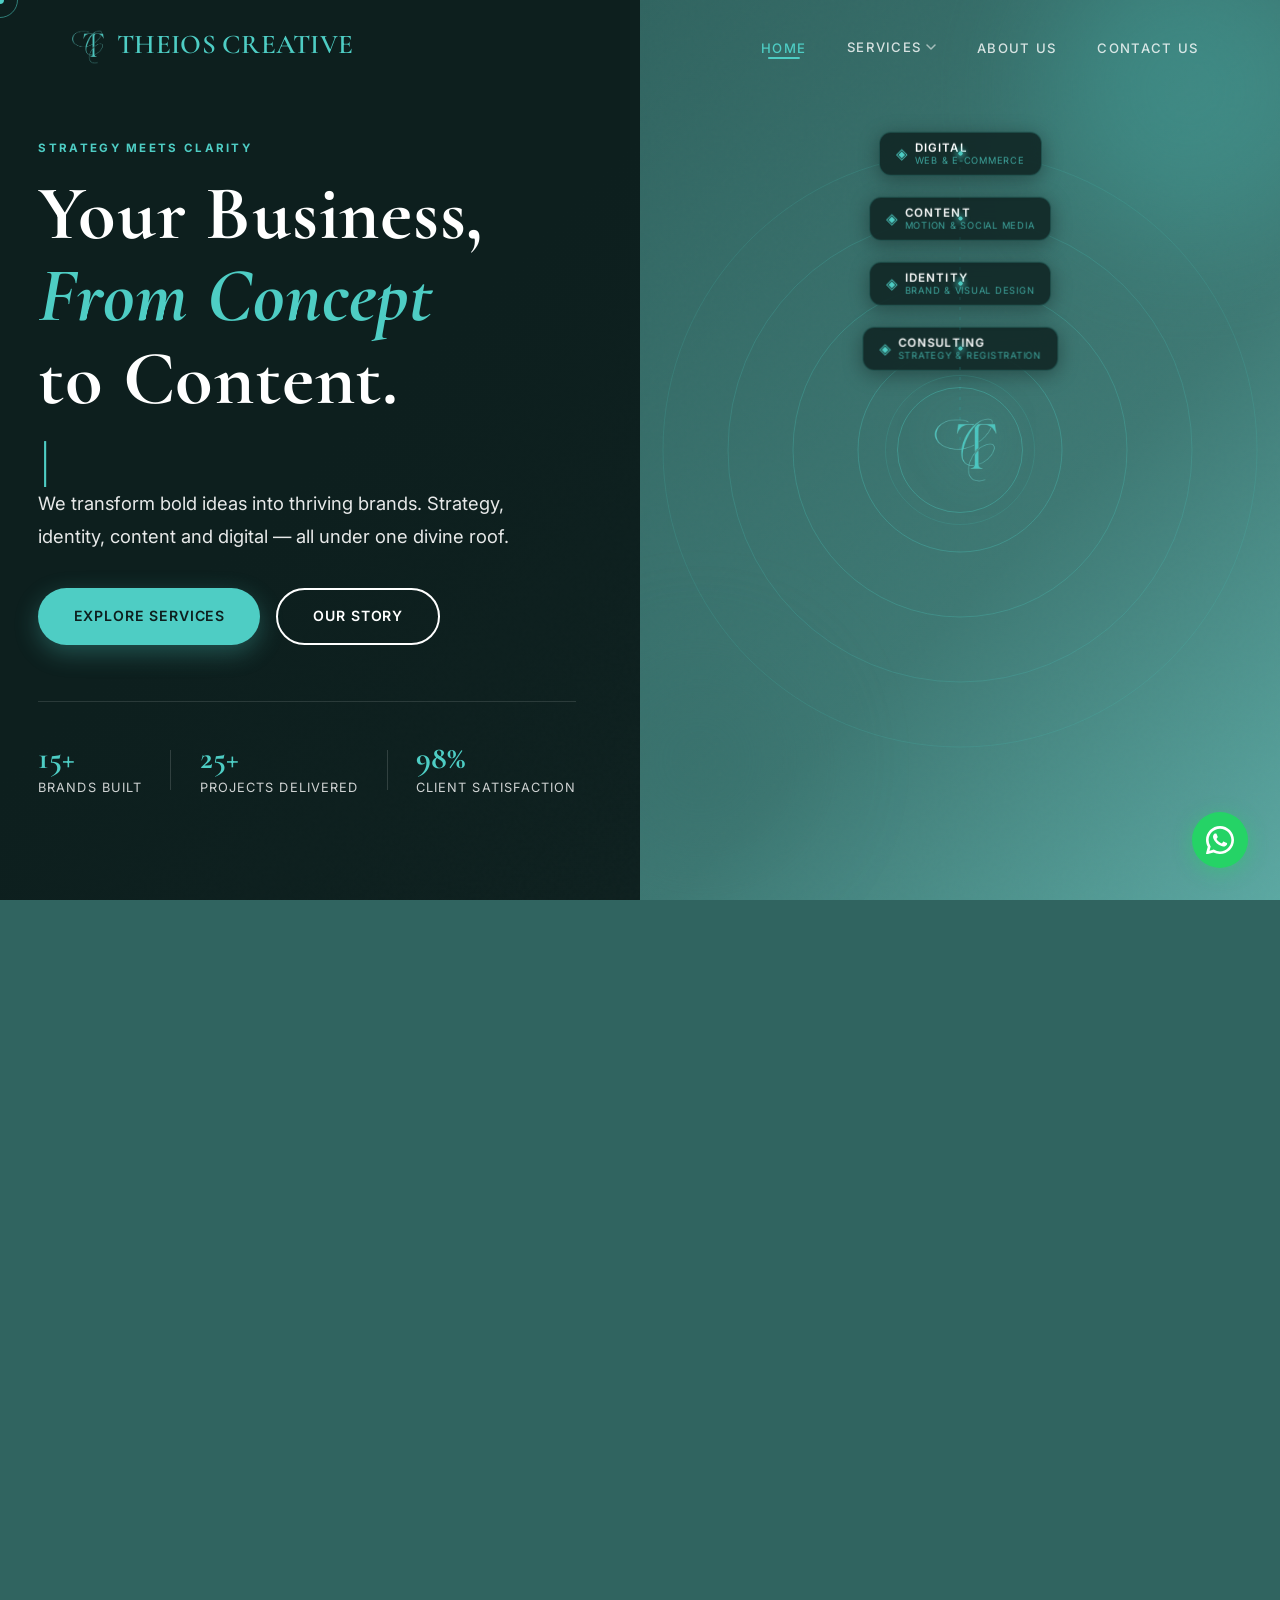
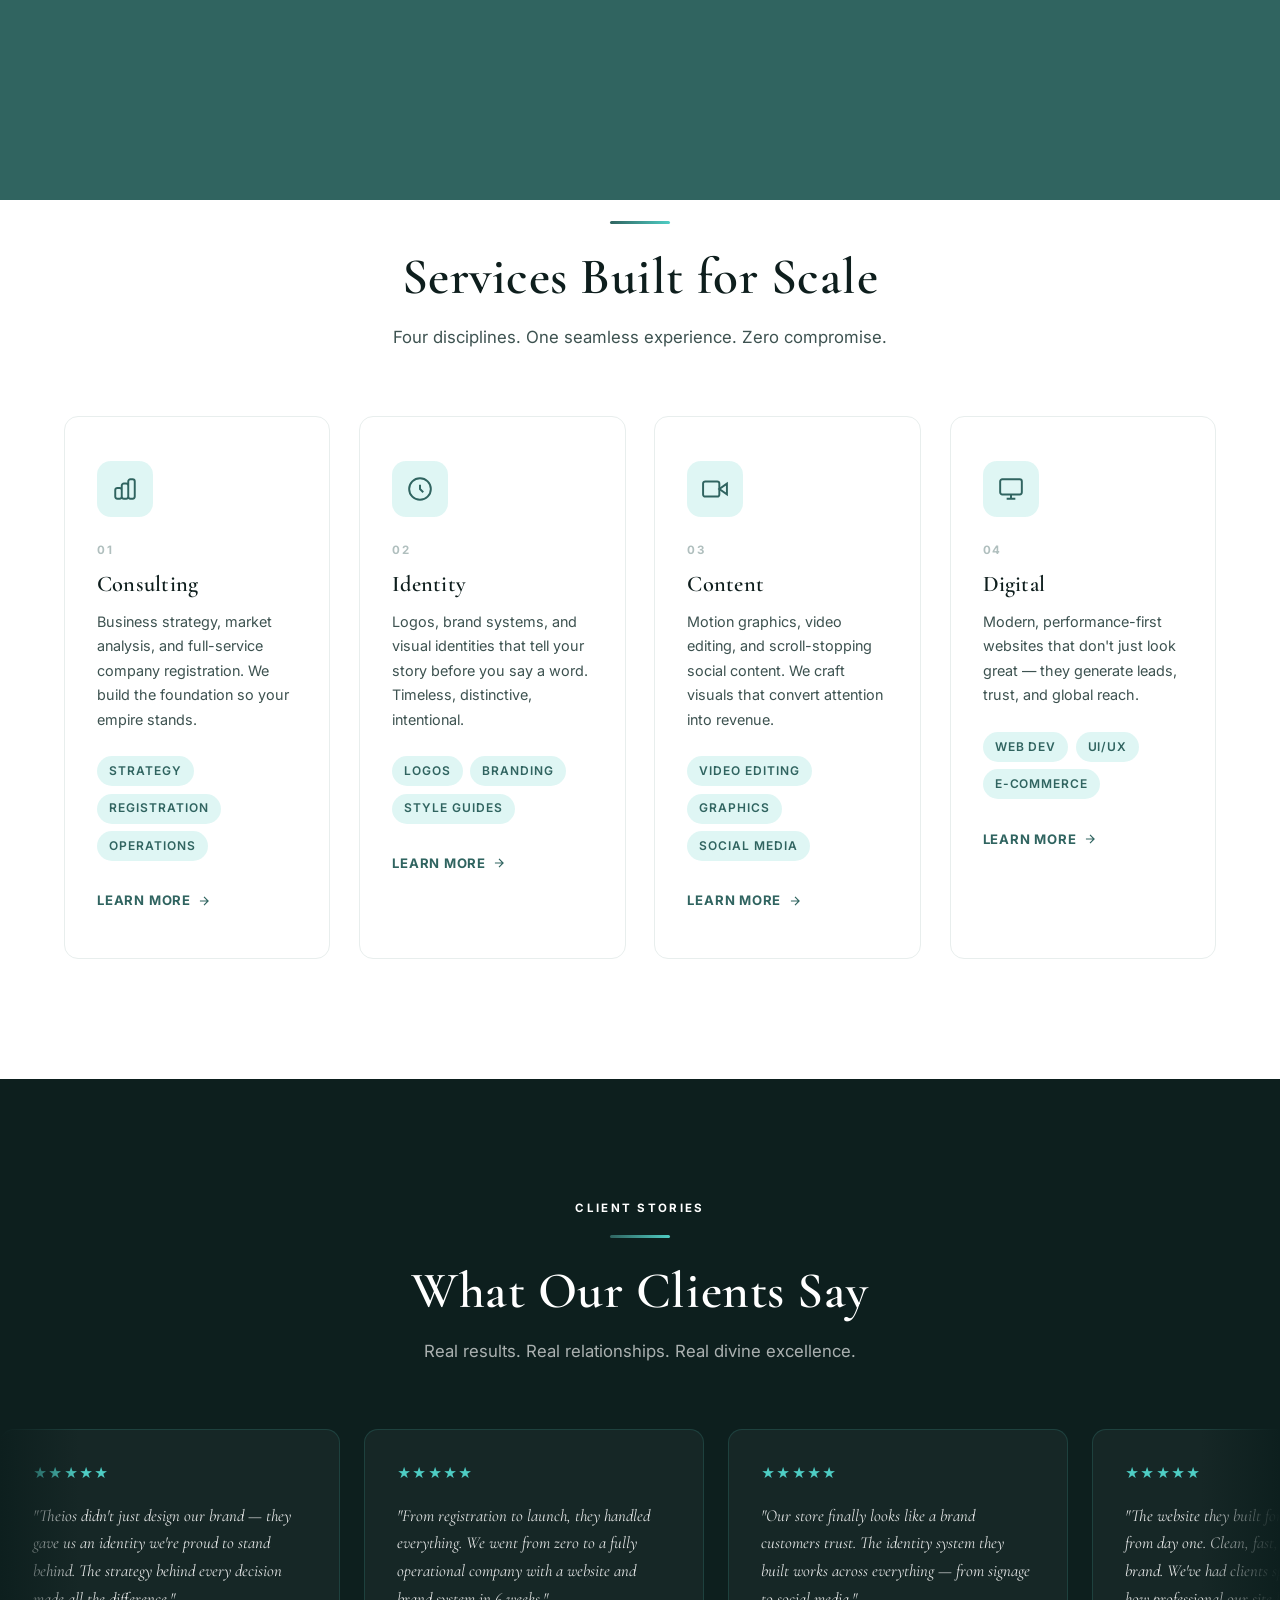
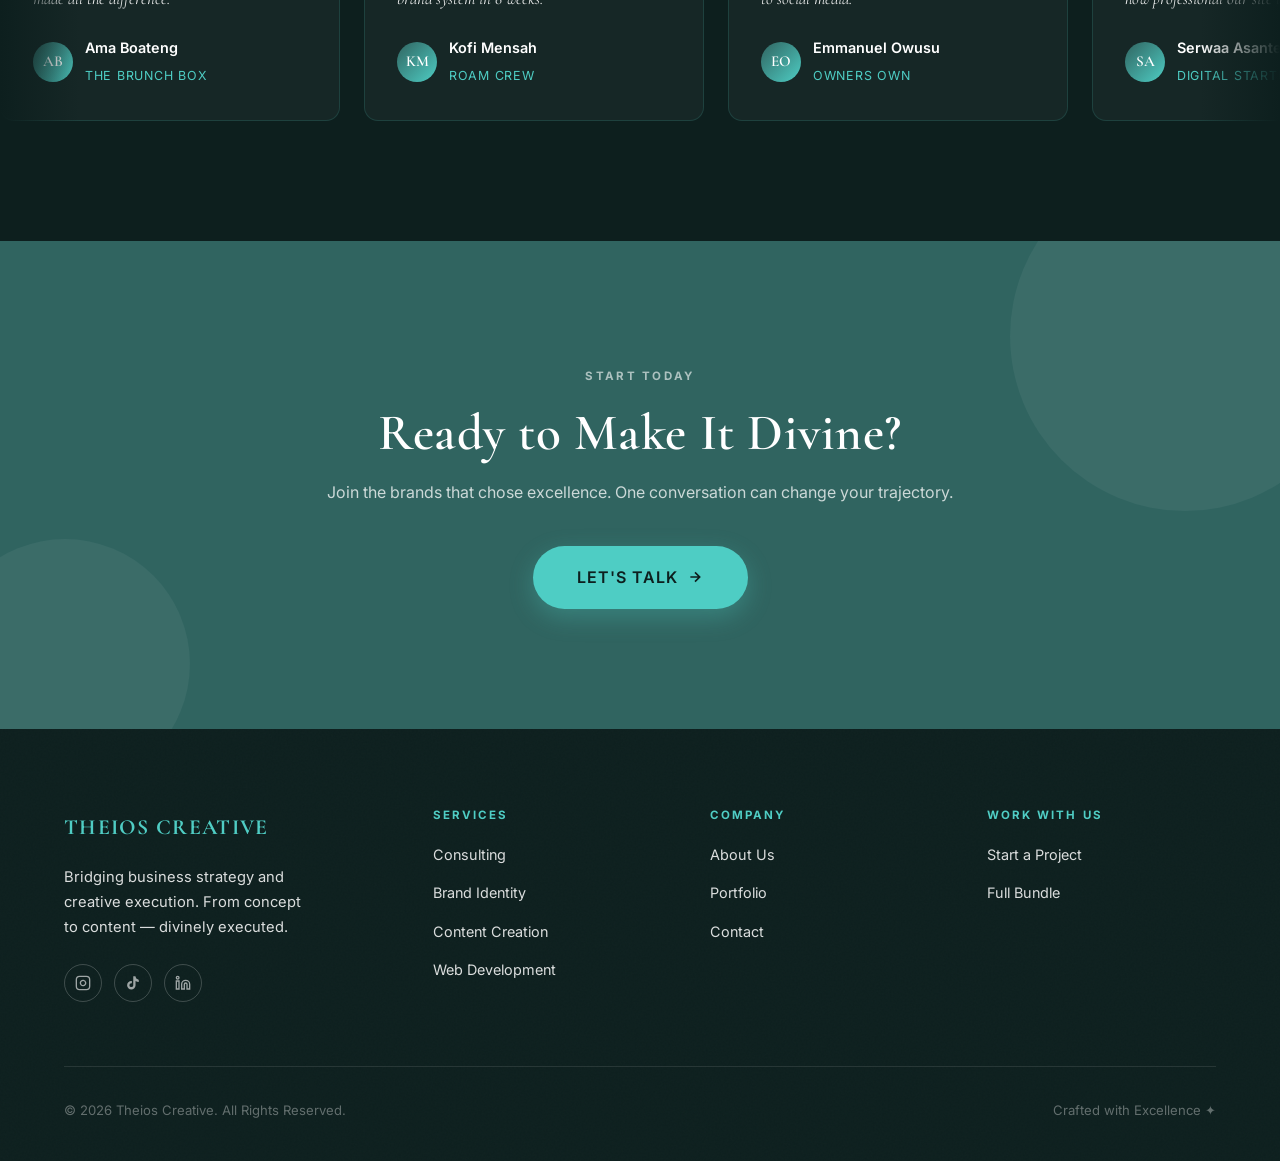
==== commit 7df32433: "feat: add individual service pages and nav dropdown - Add identity.html, content.html, digital.html " ====
--- a/index.html
+++ b/index.html
@@ -48,7 +48,7 @@
   <link rel="preconnect" href="https://fonts.gstatic.com" crossorigin />
 
   <!-- Stylesheets -->
-  <link rel="stylesheet" href="assets/css/style.css?v=2" />
+  <link rel="stylesheet" href="assets/css/style.css?v=5" />
   <link rel="stylesheet" href="assets/css/home.css?v=2" />
 </head>
 
@@ -73,7 +73,17 @@
 
       <ul class="nav-links" role="list">
         <li><a href="index.html" class="active">Home</a></li>
-        <li><a href="services.html">Services</a></li>
+        <li class="nav-dropdown-parent">
+            <a href="services.html" class="nav-has-dropdown" aria-haspopup="true" aria-expanded="false">
+                Services
+                <svg class="nav-dropdown-chevron" width="10" height="6" viewBox="0 0 10 6" fill="none" aria-hidden="true"><path d="M1 1L5 5L9 1" stroke="currentColor" stroke-width="1.5" stroke-linecap="round" stroke-linejoin="round"/></svg>
+            </a>
+            <ul class="nav-dropdown" role="list">
+                <li><a href="identity.html">Brand Identity</a></li>
+                <li><a href="content.html">Content Creation</a></li>
+                <li><a href="digital.html">Web Development</a></li>
+            </ul>
+        </li>
         <li><a href="about.html">About Us</a></li>
         <li><a href="contact.html">Contact Us</a></li>
       </ul>
@@ -89,6 +99,9 @@
   <div class="mobile-menu" id="mobile-menu" role="dialog" aria-modal="true" aria-label="Mobile navigation">
     <a href="index.html">Home</a>
     <a href="services.html">Services</a>
+    <a href="identity.html" class="mobile-sub-link">Brand Identity</a>
+    <a href="content.html" class="mobile-sub-link">Content Creation</a>
+    <a href="digital.html" class="mobile-sub-link">Web Development</a>
     <a href="about.html">About</a>
     <a href="contact.html">Contact</a>
   </div>
@@ -655,7 +668,7 @@
   }
   </script>
 
-  <script src="assets/js/main.js?v=2"></script>
+  <script src="assets/js/main.js?v=5"></script>
 </body>
 
 </html>
--- a/assets/css/style.css
+++ b/assets/css/style.css
@@ -1068,6 +1068,119 @@
   text-transform: uppercase;
 }
 
+/* ── Desktop nav dropdown ───────────────────────────────── */
+.nav-dropdown-parent {
+    position: relative;
+}
+
+.nav-has-dropdown {
+    display: flex !important;
+    align-items: center;
+    gap: 0.3rem;
+}
+
+.nav-dropdown-chevron {
+    flex-shrink: 0;
+    transition: transform 0.22s ease;
+    opacity: 0.7;
+}
+
+.nav-dropdown-parent:hover .nav-dropdown-chevron,
+.nav-dropdown-parent:focus-within .nav-dropdown-chevron {
+    transform: rotate(180deg);
+    opacity: 1;
+}
+
+.nav-dropdown {
+    position: absolute;
+    top: calc(100% + 0.75rem);
+    left: 50%;
+    transform: translateX(-50%) translateY(6px);
+    min-width: 195px;
+    background: rgba(13, 31, 30, 0.98);
+    backdrop-filter: blur(24px) saturate(1.4);
+    -webkit-backdrop-filter: blur(24px) saturate(1.4);
+    border: 1px solid rgba(78, 205, 196, 0.2);
+    border-radius: var(--radius-md);
+    padding: 0.4rem;
+    list-style: none;
+    opacity: 0;
+    visibility: hidden;
+    pointer-events: none;
+    transition:
+        opacity 0.2s ease,
+        transform 0.2s ease,
+        visibility 0s linear 0.2s;
+    z-index: 500;
+    box-shadow: 0 16px 48px rgba(0, 0, 0, 0.5), 0 0 0 1px rgba(78,205,196,0.06);
+}
+
+.nav-dropdown-parent:hover .nav-dropdown,
+.nav-dropdown-parent:focus-within .nav-dropdown {
+    opacity: 1;
+    visibility: visible;
+    pointer-events: all;
+    transform: translateX(-50%) translateY(0);
+    transition:
+        opacity 0.2s ease,
+        transform 0.2s ease,
+        visibility 0s linear 0s;
+}
+
+.nav-dropdown li { list-style: none; }
+
+.nav-dropdown a {
+    display: block !important;
+    color: rgba(255, 255, 255, 0.75) !important;
+    font-size: 0.78rem !important;
+    font-weight: 500 !important;
+    letter-spacing: 0.08em !important;
+    text-transform: uppercase !important;
+    padding: 0.6rem 0.9rem !important;
+    border-radius: calc(var(--radius-sm)) !important;
+    transition: background 0.18s ease, color 0.18s ease !important;
+    white-space: nowrap;
+}
+
+.nav-dropdown a:hover {
+    background: rgba(78, 205, 196, 0.1) !important;
+    color: var(--accent) !important;
+}
+
+/* Remove the underline indicator for dropdown items */
+.nav-dropdown a::after {
+    display: none !important;
+}
+
+/* Mobile: hide desktop dropdown, show chevron-less link */
+@media (max-width: 968px) {
+    .nav-dropdown { display: none !important; }
+    .nav-dropdown-chevron { display: none; }
+}
+
+/* Mobile sub-links (indented, under Services in mobile menu) */
+.mobile-sub-link {
+    padding-left: 2.75rem !important;
+    font-size: 0.85rem !important;
+    color: rgba(255, 255, 255, 0.6) !important;
+    min-height: 44px !important;
+    border-bottom-color: rgba(255, 255, 255, 0.03) !important;
+    position: relative;
+}
+
+.mobile-sub-link::before {
+    content: '' !important;
+    position: absolute;
+    left: 1.75rem;
+    top: 50%;
+    transform: translateY(-50%);
+    width: 3px;
+    height: 3px;
+    background: var(--accent);
+    border-radius: 50%;
+    opacity: 0.7;
+}
+
 /* ── Custom Cursor ──────────────────────────────────────────── */
 @media (pointer: fine) {
   body { cursor: none; }
